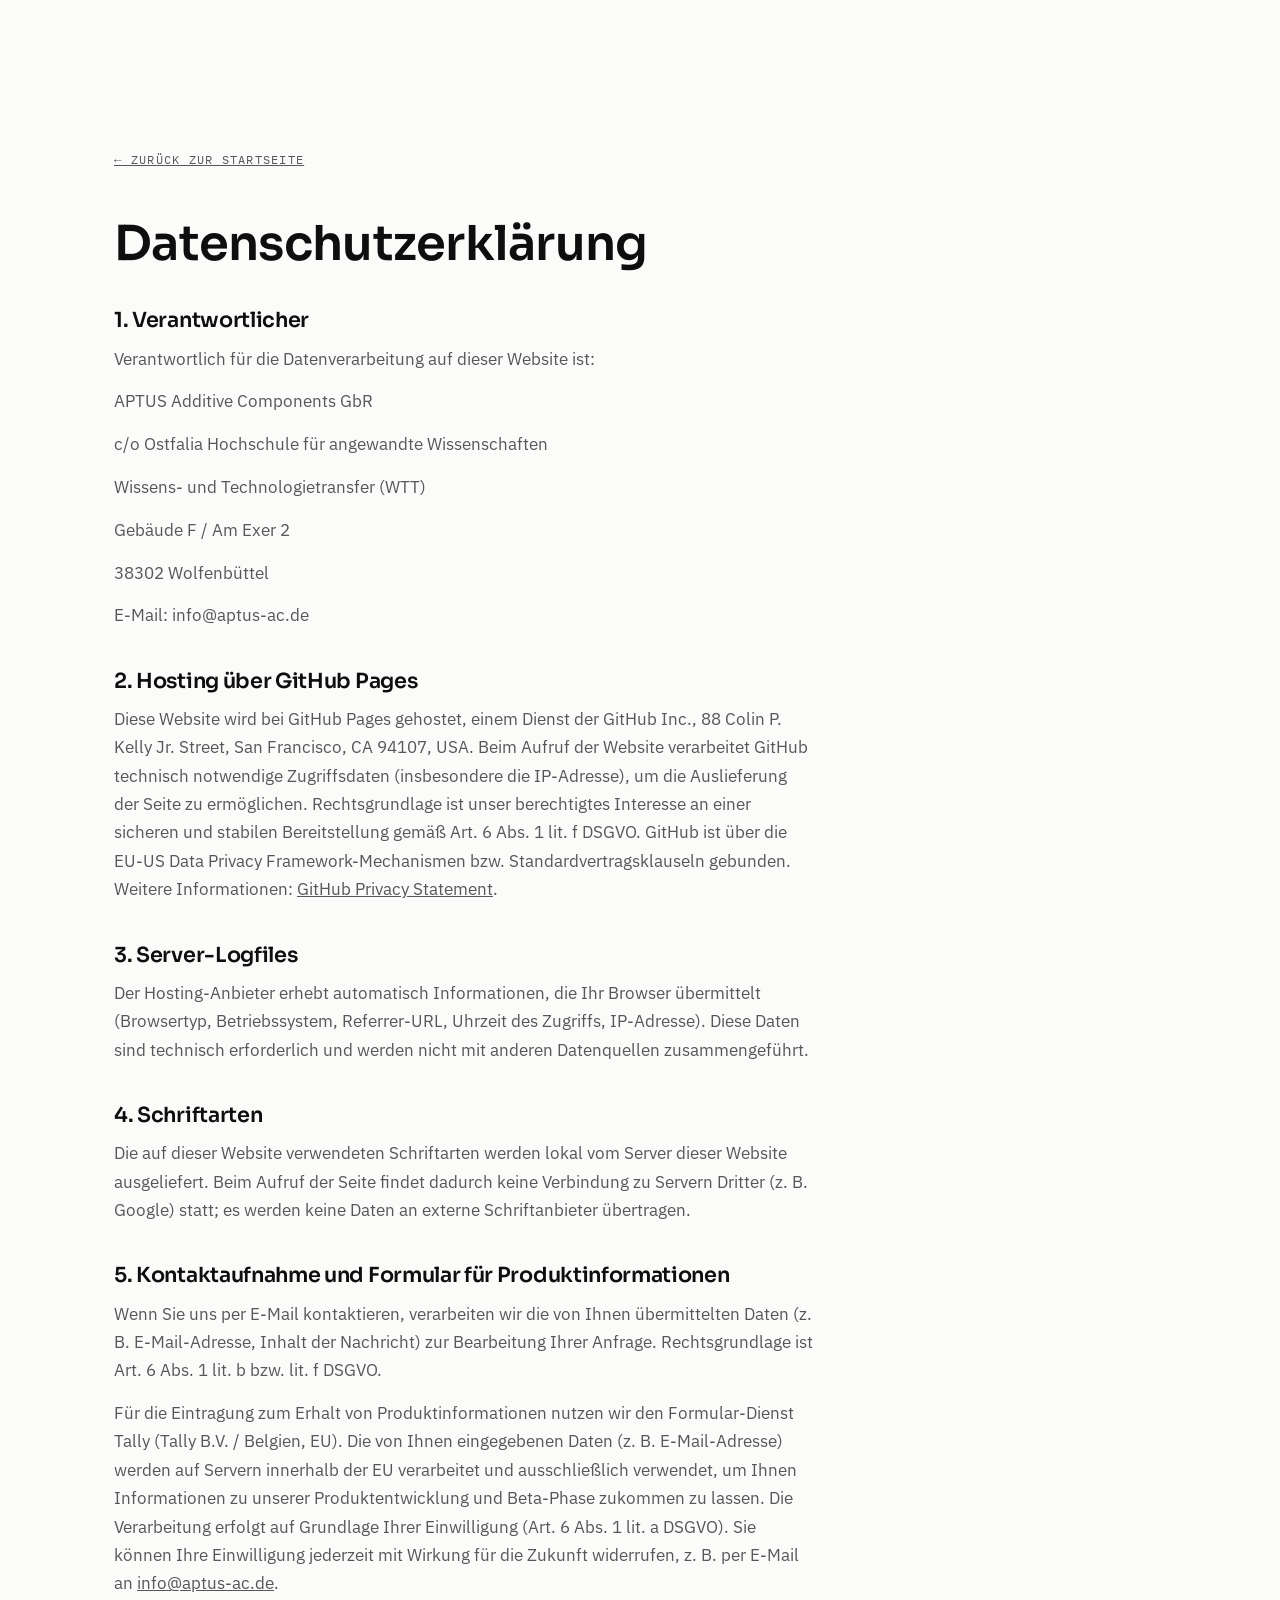
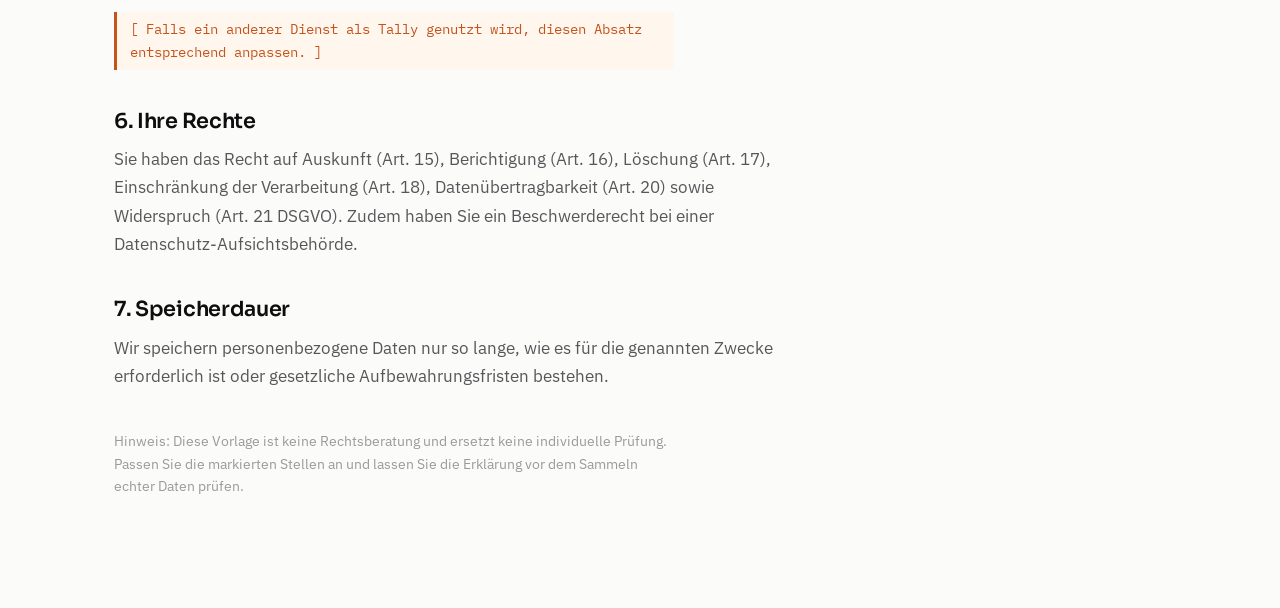
==== datenschutz.html @ 2c12d7c1 "Add files via upload" ====
<!DOCTYPE html>
<html lang="de">
<head>
  <meta charset="UTF-8" />
  <meta name="viewport" content="width=device-width, initial-scale=1" />
  <title>Datenschutzerklärung · APTUS Additive Components</title>
  <meta name="robots" content="noindex" />
  <link rel="icon" href="images/logo.png" />
  <link rel="stylesheet" href="css/fonts.css" />

  <link rel="stylesheet" href="css/style.css" />
</head>
<body>
  <main class="wrap legal">
    <a href="index.html" class="back-link">&larr; Zurück zur Startseite</a>
    <h1>Datenschutzerklärung</h1>

    <h2>1. Verantwortlicher</h2>
    <p>Verantwortlich für die Datenverarbeitung auf dieser Website ist:</p>
    <p>APTUS Additive Components GbR</p>
    <p>c/o Ostfalia Hochschule für angewandte Wissenschaften</p>
    <p>Wissens- und Technologietransfer (WTT)</p>
    <p>Gebäude F / Am Exer 2</p>
    <p>38302 Wolfenbüttel</p>
    <p>E-Mail: info@aptus-ac.de</p>

    <h2>2. Hosting über GitHub Pages</h2>
    <p>Diese Website wird bei GitHub Pages gehostet, einem Dienst der GitHub Inc., 88 Colin P. Kelly Jr. Street, San Francisco, CA 94107, USA. Beim Aufruf der Website verarbeitet GitHub technisch notwendige Zugriffsdaten (insbesondere die IP-Adresse), um die Auslieferung der Seite zu ermöglichen. Rechtsgrundlage ist unser berechtigtes Interesse an einer sicheren und stabilen Bereitstellung gemäß Art. 6 Abs. 1 lit. f DSGVO. GitHub ist über die EU-US Data Privacy Framework-Mechanismen bzw. Standardvertragsklauseln gebunden. Weitere Informationen: <a href="https://docs.github.com/en/site-policy/privacy-policies/github-privacy-statement" target="_blank" rel="noopener">GitHub Privacy Statement</a>.</p>

    <h2>3. Server-Logfiles</h2>
    <p>Der Hosting-Anbieter erhebt automatisch Informationen, die Ihr Browser übermittelt (Browsertyp, Betriebssystem, Referrer-URL, Uhrzeit des Zugriffs, IP-Adresse). Diese Daten sind technisch erforderlich und werden nicht mit anderen Datenquellen zusammengeführt.</p>

    <h2>4. Schriftarten</h2>
    <p>Die auf dieser Website verwendeten Schriftarten werden lokal vom
    Server dieser Website ausgeliefert. Beim Aufruf der Seite findet dadurch
    keine Verbindung zu Servern Dritter (z. B. Google) statt; es werden keine
    Daten an externe Schriftanbieter übertragen.</p>

    <h2>5. Kontaktaufnahme und Formular für Produktinformationen</h2>
    <p>Wenn Sie uns per E-Mail kontaktieren, verarbeiten wir die von Ihnen übermittelten Daten (z. B. E-Mail-Adresse, Inhalt der Nachricht) zur Bearbeitung Ihrer Anfrage. Rechtsgrundlage ist Art. 6 Abs. 1 lit. b bzw. lit. f DSGVO.</p>
    <p>Für die Eintragung zum Erhalt von Produktinformationen nutzen wir den Formular-Dienst Tally (Tally B.V. / Belgien, EU). Die von Ihnen eingegebenen Daten (z. B. E-Mail-Adresse) werden auf Servern innerhalb der EU verarbeitet und ausschließlich verwendet, um Ihnen Informationen zu unserer Produktentwicklung und Beta-Phase zukommen zu lassen. Die Verarbeitung erfolgt auf Grundlage Ihrer Einwilligung (Art. 6 Abs. 1 lit. a DSGVO). Sie können Ihre Einwilligung jederzeit mit Wirkung für die Zukunft widerrufen, z. B. per E-Mail an <a href="mailto:info@aptus-ac.de">info@aptus-ac.de</a>.</p>
    <p class="placeholder">[ Falls ein anderer Dienst als Tally genutzt wird, diesen Absatz entsprechend anpassen. ]</p>

    <h2>6. Ihre Rechte</h2>
    <p>Sie haben das Recht auf Auskunft (Art. 15), Berichtigung (Art. 16), Löschung (Art. 17), Einschränkung der Verarbeitung (Art. 18), Datenübertragbarkeit (Art. 20) sowie Widerspruch (Art. 21 DSGVO). Zudem haben Sie ein Beschwerderecht bei einer Datenschutz-Aufsichtsbehörde.</p>

    <h2>7. Speicherdauer</h2>
    <p>Wir speichern personenbezogene Daten nur so lange, wie es für die genannten Zwecke erforderlich ist oder gesetzliche Aufbewahrungsfristen bestehen.</p>

    <p style="margin-top:2.5rem; font-size:.85rem; color:var(--ink-faint);">Hinweis: Diese Vorlage ist keine Rechtsberatung und ersetzt keine individuelle Prüfung. Passen Sie die markierten Stellen an und lassen Sie die Erklärung vor dem Sammeln echter Daten prüfen.</p>
  </main>
</body>
</html>
---- css/fonts.css ----
/* APTUS – lokal eingebundene Schriften (DSGVO-konform) */
@font-face { font-family:"Sora"; font-style:normal; font-weight:500; font-display:swap; src:url("../fonts/sora-500.woff2") format("woff2"); }
@font-face { font-family:"Sora"; font-style:normal; font-weight:600; font-display:swap; src:url("../fonts/sora-600.woff2") format("woff2"); }
@font-face { font-family:"IBM Plex Sans"; font-style:normal; font-weight:300; font-display:swap; src:url("../fonts/ibm-plex-sans-300.woff2") format("woff2"); }
@font-face { font-family:"IBM Plex Sans"; font-style:normal; font-weight:400; font-display:swap; src:url("../fonts/ibm-plex-sans-400.woff2") format("woff2"); }
@font-face { font-family:"IBM Plex Mono"; font-style:normal; font-weight:400; font-display:swap; src:url("../fonts/ibm-plex-mono-400.woff2") format("woff2"); }
---- css/style.css ----
/* ============================================================
   APTUS – Additive Components
   Stylesheet · minimalistisch / technisch / Schwarz-Weiß
   ============================================================ */

/* ---- 1. Design-Tokens ---------------------------------- */
:root {
  --ink:        #0e0e0f;
  --ink-soft:   #57575b;
  --ink-faint:  #9a9a9e;
  --paper:      #fbfbf9;
  --paper-2:    #f1f0ec;
  --line:       rgba(14, 14, 15, .12);
  --line-soft:  rgba(14, 14, 15, .07);
  --accent:     #c4531c;            /* sehr sparsam: Hover / Pfeile      */

  --font-display: "Sora", sans-serif;
  --font-body:    "IBM Plex Sans", sans-serif;
  --font-mono:    "IBM Plex Mono", monospace;

  --maxw: 1180px;
  --pad:  clamp(1.25rem, 5vw, 4rem);

  --ease: cubic-bezier(.22, .61, .36, 1);
}

/* ---- 2. Reset ------------------------------------------ */
*, *::before, *::after { box-sizing: border-box; margin: 0; padding: 0; }
html { scroll-behavior: smooth; -webkit-text-size-adjust: 100%; }
body {
  font-family: var(--font-body);
  background: var(--paper);
  color: var(--ink);
  line-height: 1.65;
  font-size: clamp(1rem, .96rem + .2vw, 1.075rem);
  -webkit-font-smoothing: antialiased;
  overflow-x: hidden;
}
img { display: block; max-width: 100%; height: auto; }
a { color: inherit; text-decoration: none; }
ul { list-style: none; }

/* ---- 3. Hilfsklassen ----------------------------------- */
.wrap { width: 100%; max-width: var(--maxw); margin-inline: auto; padding-inline: var(--pad); }

.eyebrow {
  font-family: var(--font-mono);
  font-size: .72rem;
  letter-spacing: .26em;
  text-transform: uppercase;
  color: var(--ink-soft);
  display: inline-flex;
  align-items: center;
  gap: .6rem;
}
.eyebrow::before {
  content: "";
  width: 26px; height: 1px;
  background: var(--ink);
  display: inline-block;
}

h1, h2, h3 { font-family: var(--font-display); font-weight: 600; line-height: 1.08; letter-spacing: -.015em; }

.section { padding-block: clamp(4.5rem, 10vw, 8.5rem); position: relative; }
.section--alt { background: var(--paper-2); }

/* Sanfte Einblend-Animation beim Scrollen */
.reveal { opacity: 0; transform: translateY(26px); transition: opacity .9s var(--ease), transform .9s var(--ease); }
.reveal.is-visible { opacity: 1; transform: none; }

/* ---- 4. Kopfzeile / Navigation ------------------------- */
.site-header {
  position: fixed; inset: 0 0 auto 0; z-index: 50;
  display: flex; align-items: center; justify-content: space-between;
  padding: 1.1rem var(--pad);
  background: rgba(251, 251, 249, 0);
  transition: background .4s var(--ease), box-shadow .4s var(--ease), padding .4s var(--ease);
}
.site-header.is-stuck {
  background: rgba(251, 251, 249, .82);
  backdrop-filter: saturate(140%) blur(12px);
  box-shadow: 0 1px 0 var(--line);
  padding-block: .8rem;
}
.site-header .logo {
  display: inline-flex;
  align-items: center;
  gap: .75rem;
}
.site-header .logo img { height: 65px; width: auto; }

.nav { display: flex; align-items: center; gap: clamp(1.2rem, 3vw, 2.6rem); }
.nav a {
  font-family: var(--font-mono);
  font-size: .78rem;
  letter-spacing: .12em;
  text-transform: uppercase;
  color: var(--ink-soft);
  position: relative;
  transition: color .25s var(--ease);
}
.nav a::after {
  content: ""; position: absolute; left: 0; bottom: -6px;
  width: 0; height: 1px; background: var(--ink);
  transition: width .3s var(--ease);
}
.nav a:hover { color: var(--ink); }
.nav a:hover::after { width: 100%; }

.nav-toggle { display: none; background: none; border: 0; cursor: pointer; padding: .4rem; }
.nav-toggle span { display: block; width: 24px; height: 2px; background: var(--ink); margin: 5px 0; transition: transform .3s var(--ease), opacity .3s var(--ease); }

/* ---- 5. Hero ------------------------------------------- */
.hero {
  min-height: 100svh;
  display: flex; align-items: center;
  position: relative; overflow: hidden;
  padding-top: 6rem;
}
.hero-bg { position: absolute; inset: 0; z-index: 0; opacity: .9; }
.hero-bg svg { width: 100%; height: 100%; }
.hero-bg path { fill: none; stroke: var(--ink); stroke-width: 1; opacity: .14; }

.hero .wrap { position: relative; z-index: 2; }
.hero-inner { max-width: 880px; }
.hero h1 {
  font-size: clamp(2.4rem, 1.2rem + 5.4vw, 5.4rem);
  margin: 1.4rem 0 1.2rem;
}
.hero h1 em { font-style: italic; font-weight: 500; }
.hero .lede {
  font-size: clamp(1.05rem, 1rem + .5vw, 1.4rem);
  color: var(--ink-soft);
  max-width: 46ch;
  font-weight: 300;
}
.hero .spec {
  font-family: var(--font-mono);
  font-size: .8rem; letter-spacing: .1em;
  color: var(--ink); margin-top: 2.4rem;
  display: flex; flex-wrap: wrap; gap: .6rem 1.4rem;
}
.hero .spec span { display: inline-flex; align-items: center; gap: .5rem; }
.hero .spec span::before { content: "—"; color: var(--ink-faint); }

.btn {
  display: inline-flex; align-items: center; gap: .7rem;
  margin-top: 2.6rem;
  font-family: var(--font-mono); font-size: .82rem;
  letter-spacing: .12em; text-transform: uppercase;
  padding: .95rem 1.6rem;
  border: 1px solid var(--ink);
  background: var(--ink); color: var(--paper);
  transition: background .3s var(--ease), color .3s var(--ease), gap .3s var(--ease);
}
.btn:hover { background: transparent; color: var(--ink); gap: 1.1rem; }
.btn .arr { transition: transform .3s var(--ease); }
.btn:hover .arr { transform: translateX(4px); }

.scroll-cue {
  position: absolute; left: 50%; bottom: 2rem; transform: translateX(-50%);
  z-index: 2; font-family: var(--font-mono); font-size: .68rem;
  letter-spacing: .2em; text-transform: uppercase; color: var(--ink-faint);
  display: flex; flex-direction: column; align-items: center; gap: .6rem;
}
.scroll-cue .dot { width: 1px; height: 38px; background: linear-gradient(var(--ink-faint), transparent); animation: cue 2.4s var(--ease) infinite; }
@keyframes cue { 0%,100% { transform: scaleY(.4); opacity: .4; transform-origin: top; } 50% { transform: scaleY(1); opacity: 1; transform-origin: top; } }

/* ---- 6. Sektionskopf ----------------------------------- */
.sec-head { max-width: 720px; margin-bottom: clamp(2.5rem, 5vw, 4rem); }
.sec-head h2 { font-size: clamp(1.9rem, 1.2rem + 2.6vw, 3.2rem); margin: 1rem 0 1.1rem; }
.sec-head p { color: var(--ink-soft); font-size: 1.1rem; font-weight: 300; }

/* ---- 7. Vision / Produkt ------------------------------- */
.vision-grid {
  display: grid; grid-template-columns: 1.1fr .9fr;
  gap: clamp(2rem, 5vw, 4.5rem); align-items: center;
}
.vision-claim {
  font-family: var(--font-display); font-weight: 500;
  font-size: clamp(1.5rem, 1.1rem + 1.8vw, 2.4rem);
  line-height: 1.25; letter-spacing: -.01em; margin-bottom: 1.6rem;
}
.vision-claim .arrow { color: var(--accent); font-style: normal; }
.vision-text p + p { margin-top: 1.1rem; color: var(--ink-soft); }

.vision-media { position: relative; }
.vision-media img { width: 100%; filter: grayscale(1) contrast(1.02); border: 1px solid var(--line); }
.vision-media figcaption {
  font-family: var(--font-mono); font-size: .7rem; letter-spacing: .12em;
  text-transform: uppercase; color: var(--ink-faint); margin-top: .8rem;
}

.features { display: grid; grid-template-columns: repeat(3, 1fr); gap: 0; margin-top: clamp(3rem, 6vw, 5rem); border-top: 1px solid var(--line); }
.feature { padding: 2rem 1.6rem 0; border-left: 1px solid var(--line); }
.feature:first-child { border-left: 0; padding-left: 0; }
.feature .num { font-family: var(--font-mono); font-size: .72rem; letter-spacing: .2em; color: var(--ink-faint); }
.feature h3 { font-size: 1.2rem; margin: .8rem 0 .5rem; }
.feature p { color: var(--ink-soft); font-size: .96rem; }

/* ---- 8. Team ------------------------------------------- */
.team-grid { display: grid; grid-template-columns: repeat(4, 1fr); gap: clamp(1.2rem, 2.5vw, 2rem); }
.member figure { overflow: hidden; }
.member img {
  width: 100%; aspect-ratio: 1; object-fit: cover;
  filter: grayscale(1) contrast(1.03);
  transition: filter .5s var(--ease), transform .6s var(--ease);
}
.member:hover img { filter: grayscale(0); transform: scale(1.03); }
.member .name { font-family: var(--font-display); font-weight: 600; margin-top: 1rem; font-size: 1.05rem; }
.member .role { font-family: var(--font-mono); font-size: .72rem; letter-spacing: .12em; text-transform: uppercase; color: var(--ink-faint); margin-top: .2rem; }

.advisor { margin-top: clamp(2.5rem, 5vw, 4rem); padding-top: clamp(2.5rem, 5vw, 4rem); border-top: 1px solid var(--line); display: flex; align-items: center; gap: clamp(1.5rem, 4vw, 3rem); flex-wrap: wrap; }
.advisor img { width: 120px; height: 120px; object-fit: cover; border-radius: 50%; filter: grayscale(1); }
.advisor .name { font-family: var(--font-display); font-weight: 600; font-size: 1.15rem; }
.advisor .role { font-family: var(--font-mono); font-size: .72rem; letter-spacing: .12em; text-transform: uppercase; color: var(--ink-faint); margin-top: .2rem; }

/* ---- 9. Kontakt / Formular ----------------------------- */
.contact-grid { display: grid; grid-template-columns: .85fr 1.15fr; gap: clamp(2rem, 5vw, 4.5rem); align-items: start; }
.contact-info p { color: var(--ink-soft); font-weight: 300; margin-bottom: 1.8rem; }
.contact-mail { font-family: var(--font-mono); font-size: 1.05rem; display: inline-flex; align-items: center; gap: .6rem; padding-bottom: 4px; border-bottom: 1px solid var(--ink); transition: color .25s var(--ease), border-color .25s var(--ease); }
.contact-mail:hover { color: var(--accent); border-color: var(--accent); }

.form-card { border: 1px solid var(--line); background: var(--paper); padding: clamp(1.5rem, 4vw, 2.5rem); }
.form-card .form-label { font-family: var(--font-mono); font-size: .72rem; letter-spacing: .18em; text-transform: uppercase; color: var(--ink-soft); margin-bottom: 1rem; }
/* Platzhalter, bis das Tally-Formular eingebettet ist */
.form-placeholder {
  border: 1px dashed var(--line); padding: 2.5rem 1.5rem; text-align: center;
  color: var(--ink-faint); font-family: var(--font-mono); font-size: .85rem; line-height: 1.8;
  background: repeating-linear-gradient(135deg, transparent, transparent 9px, var(--line-soft) 9px, var(--line-soft) 10px);
}
.form-iframe-wrap iframe { width: 100%; border: 0; }
.consent-note { font-size: .78rem; color: var(--ink-faint); margin-top: 1rem; line-height: 1.6; }
.consent-note a { text-decoration: underline; }

/* ---- 10. Fußzeile -------------------------------------- */
.site-footer { background: var(--ink); color: var(--paper); padding-block: clamp(3rem, 6vw, 5rem) 2rem; }
.footer-fund { background: #fff; border-radius: 6px; padding: 1.5rem 1.8rem; display: inline-block; margin-bottom: 3rem; }
.footer-fund .fund-label { font-family: var(--font-mono); font-size: .7rem; letter-spacing: .16em; text-transform: uppercase; color: var(--ink-soft); margin-bottom: 1rem; }
.footer-fund img { max-height: 140px; width: auto; }
.footer-main { display: flex; justify-content: space-between; align-items: flex-end; gap: 2rem; flex-wrap: wrap; border-top: 1px solid rgba(255,255,255,.14); padding-top: 2.2rem; }
.footer-main .logo img { height: 28px; }
.footer-links { display: flex; gap: 1.8rem; font-family: var(--font-mono); font-size: .76rem; letter-spacing: .08em; text-transform: uppercase; }
.footer-links a { color: rgba(255,255,255,.7); transition: color .25s var(--ease); }
.footer-links a:hover { color: #fff; }
.footer-copy { font-family: var(--font-mono); font-size: .72rem; color: rgba(255,255,255,.45); margin-top: 2rem; letter-spacing: .04em; }

/* ---- 11. Rechtsseiten (Impressum/Datenschutz) ---------- */
.legal { padding-top: 9rem; padding-bottom: 6rem; }
.legal h1 { font-size: clamp(2rem, 1.4rem + 2.4vw, 3rem); margin-bottom: 2.5rem; }
.legal h2 { font-size: 1.3rem; margin: 2.5rem 0 .8rem; }
.legal h3 { font-size: 1.05rem; margin: 1.6rem 0 .5rem; }
.legal p, .legal li { color: var(--ink-soft); max-width: 70ch; margin-bottom: .9rem; }
.legal ul { list-style: disc; padding-left: 1.3rem; }
.legal .placeholder { background: #fff6ed; border-left: 3px solid var(--accent); padding: .4rem .8rem; color: var(--accent); font-family: var(--font-mono); font-size: .85rem; }
.legal a { text-decoration: underline; }
.back-link { font-family: var(--font-mono); font-size: .78rem; letter-spacing: .1em; text-transform: uppercase; display: inline-flex; gap: .5rem; margin-bottom: 3rem; color: var(--ink-soft); }
.back-link:hover { color: var(--ink); }

/* ---- 12. Responsive ------------------------------------ */
@media (max-width: 860px) {
  .vision-grid, .contact-grid { grid-template-columns: 1fr; }
  .vision-media { order: -1; }
  .team-grid { grid-template-columns: repeat(2, 1fr); }
  .features { grid-template-columns: 1fr; }
  .feature { border-left: 0; border-top: 1px solid var(--line); padding: 1.6rem 0 0; }
  .feature:first-child { border-top: 0; }

  .nav {
    position: fixed; inset: 0 0 0 auto; width: min(78vw, 320px);
    background: var(--paper); flex-direction: column; justify-content: center;
    align-items: flex-start; padding: 0 2.5rem; gap: 2rem;
    transform: translateX(100%); transition: transform .4s var(--ease);
    box-shadow: -20px 0 60px rgba(0,0,0,.08);
  }
  .nav.is-open { transform: none; }
  .nav a { font-size: 1rem; }
  .nav-toggle { display: block; z-index: 60; position: relative; }
  body.menu-open .nav-toggle span:nth-child(1) { transform: translateY(7px) rotate(45deg); }
  body.menu-open .nav-toggle span:nth-child(2) { opacity: 0; }
  body.menu-open .nav-toggle span:nth-child(3) { transform: translateY(-7px) rotate(-45deg); }
  .footer-main { align-items: flex-start; }
  .footer-fund img { max-height: 90px; }
}
@media (max-width: 480px) {
  .team-grid { grid-template-columns: 1fr 1fr; }
}

/* ---- 13. Reduzierte Bewegung --------------------------- */
@media (prefers-reduced-motion: reduce) {
  *, *::before, *::after { animation: none !important; transition: none !important; }
  .reveal { opacity: 1; transform: none; }
}
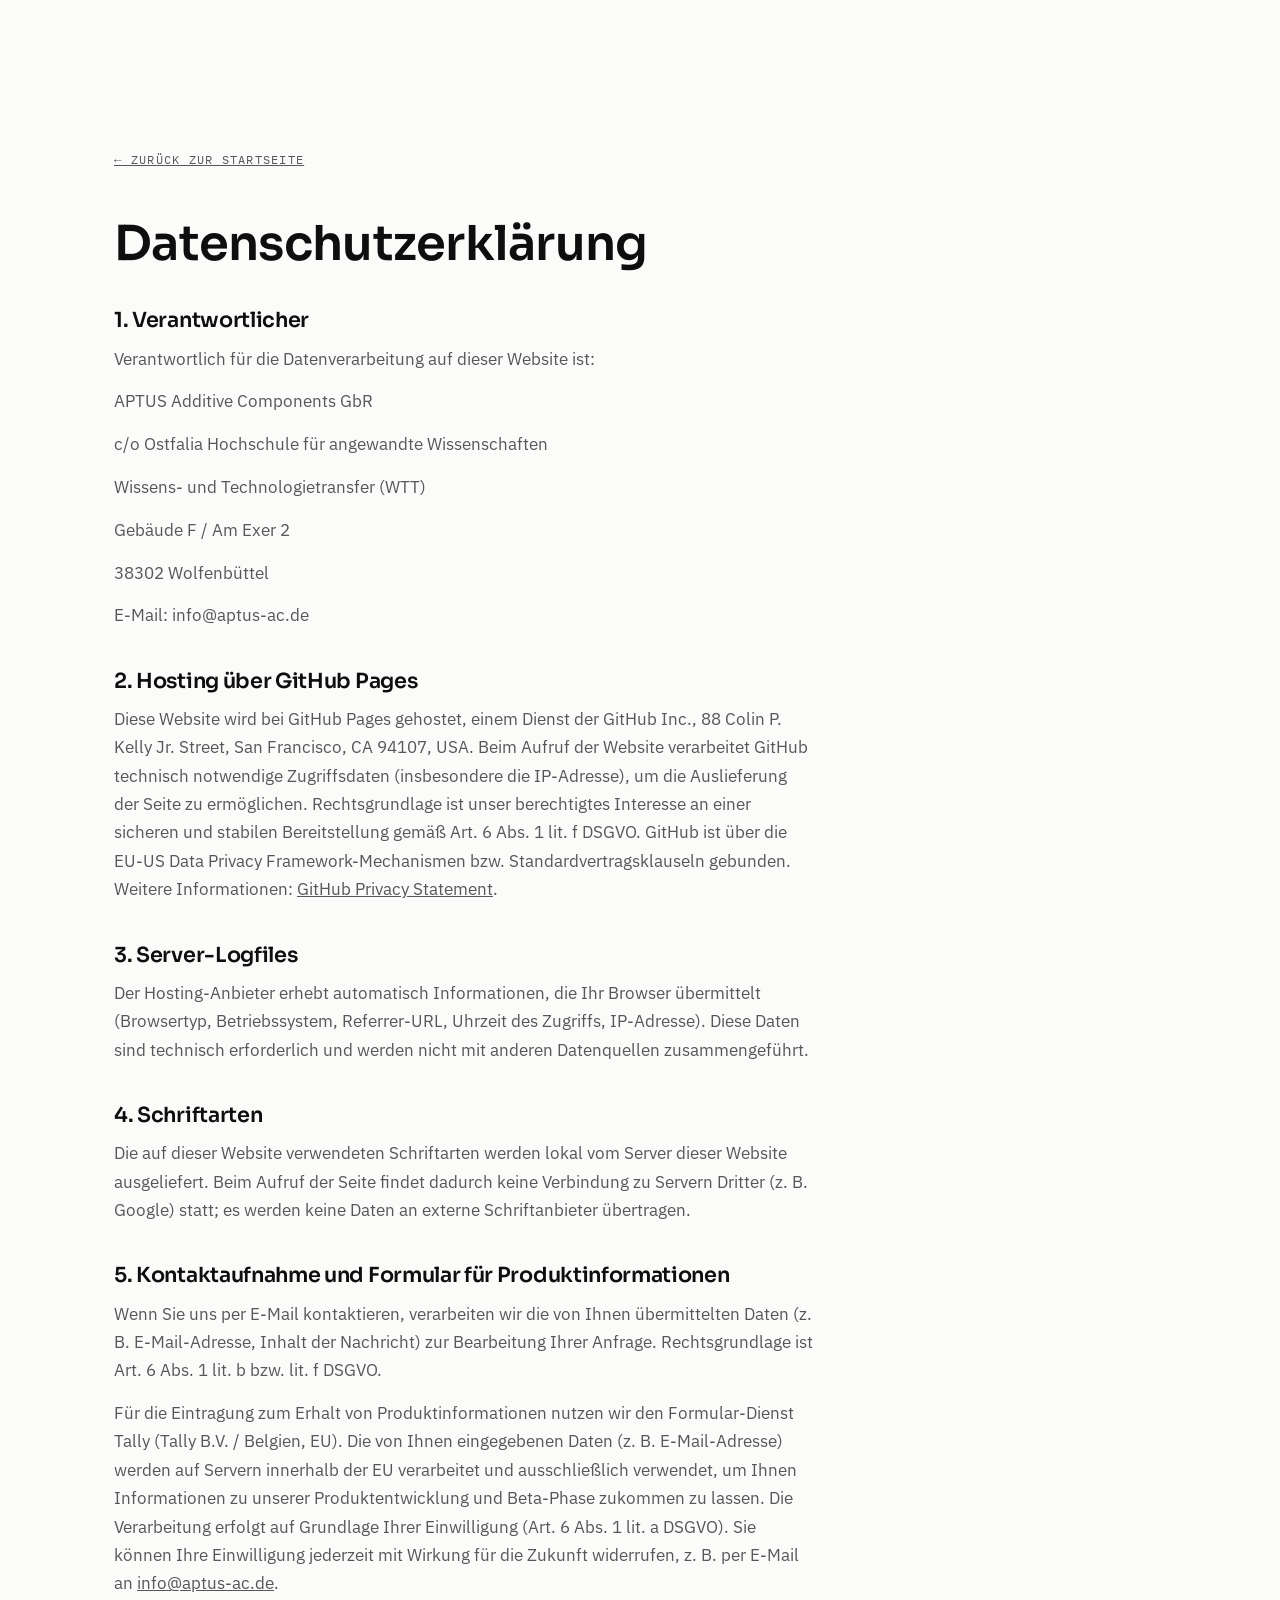
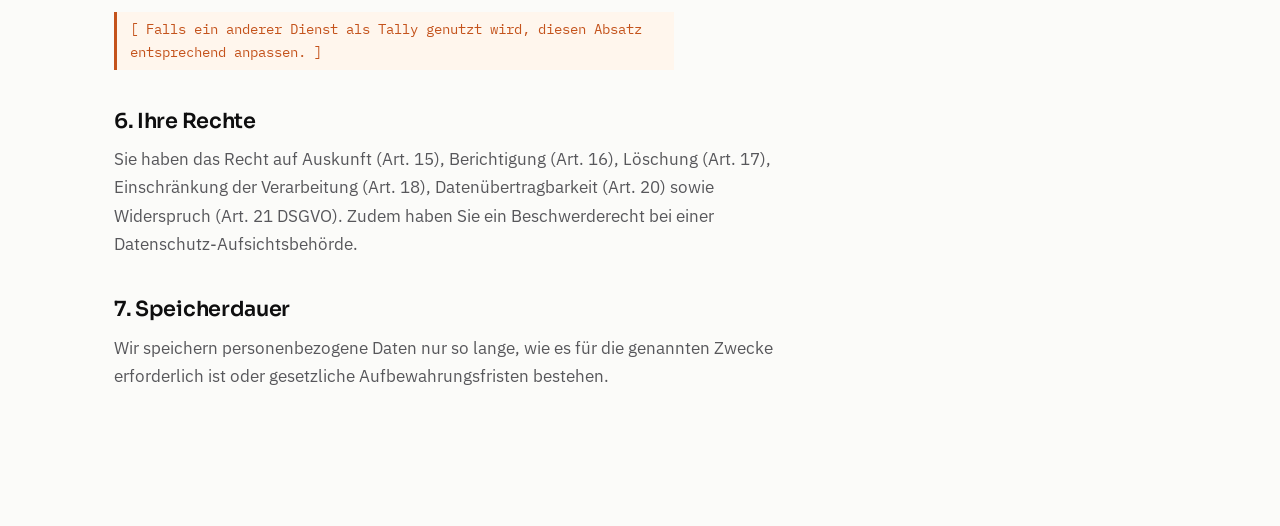
==== commit 9a65ef9f: "Update datenschutz.html" ====
--- a/datenschutz.html
+++ b/datenschutz.html
@@ -47,7 +47,7 @@
     <h2>7. Speicherdauer</h2>
     <p>Wir speichern personenbezogene Daten nur so lange, wie es für die genannten Zwecke erforderlich ist oder gesetzliche Aufbewahrungsfristen bestehen.</p>
 
-    <p style="margin-top:2.5rem; font-size:.85rem; color:var(--ink-faint);">Hinweis: Diese Vorlage ist keine Rechtsberatung und ersetzt keine individuelle Prüfung. Passen Sie die markierten Stellen an und lassen Sie die Erklärung vor dem Sammeln echter Daten prüfen.</p>
+    <p style="margin-top:2.5rem; font-size:.85rem; color:var(--ink-faint);"></p>
   </main>
 </body>
 </html>
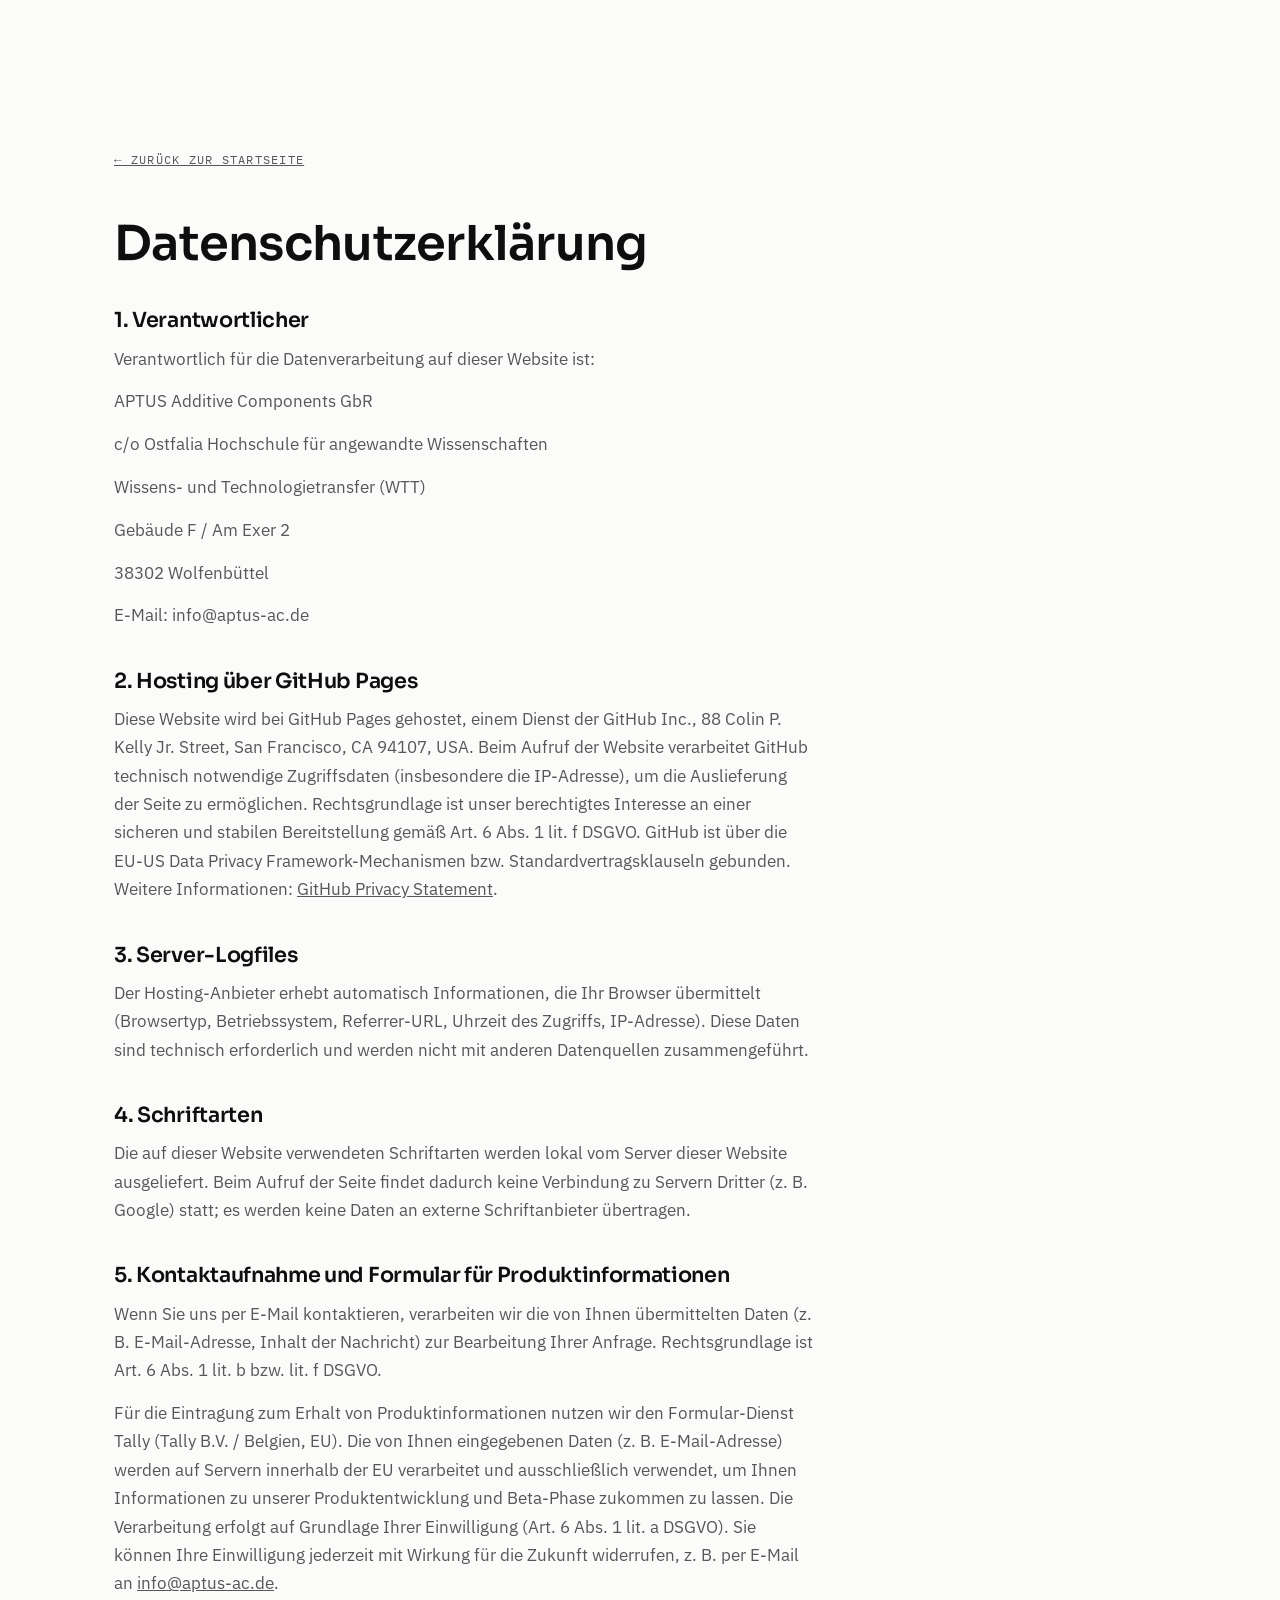
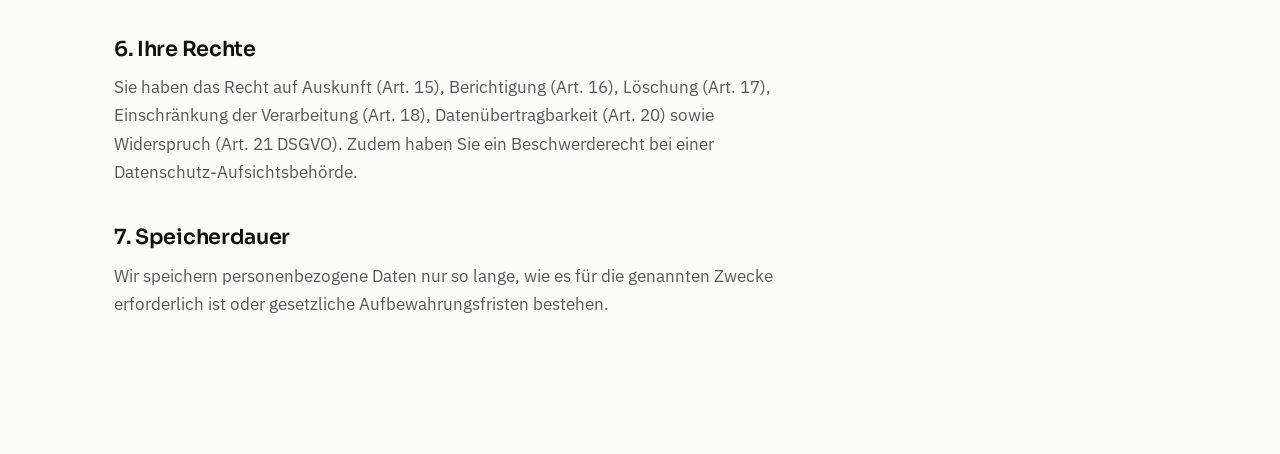
==== commit bc2ec1d7: "Update datenschutz.html" ====
--- a/datenschutz.html
+++ b/datenschutz.html
@@ -39,7 +39,7 @@
     <h2>5. Kontaktaufnahme und Formular für Produktinformationen</h2>
     <p>Wenn Sie uns per E-Mail kontaktieren, verarbeiten wir die von Ihnen übermittelten Daten (z. B. E-Mail-Adresse, Inhalt der Nachricht) zur Bearbeitung Ihrer Anfrage. Rechtsgrundlage ist Art. 6 Abs. 1 lit. b bzw. lit. f DSGVO.</p>
     <p>Für die Eintragung zum Erhalt von Produktinformationen nutzen wir den Formular-Dienst Tally (Tally B.V. / Belgien, EU). Die von Ihnen eingegebenen Daten (z. B. E-Mail-Adresse) werden auf Servern innerhalb der EU verarbeitet und ausschließlich verwendet, um Ihnen Informationen zu unserer Produktentwicklung und Beta-Phase zukommen zu lassen. Die Verarbeitung erfolgt auf Grundlage Ihrer Einwilligung (Art. 6 Abs. 1 lit. a DSGVO). Sie können Ihre Einwilligung jederzeit mit Wirkung für die Zukunft widerrufen, z. B. per E-Mail an <a href="mailto:info@aptus-ac.de">info@aptus-ac.de</a>.</p>
-    <p class="placeholder">[ Falls ein anderer Dienst als Tally genutzt wird, diesen Absatz entsprechend anpassen. ]</p>
+  
 
     <h2>6. Ihre Rechte</h2>
     <p>Sie haben das Recht auf Auskunft (Art. 15), Berichtigung (Art. 16), Löschung (Art. 17), Einschränkung der Verarbeitung (Art. 18), Datenübertragbarkeit (Art. 20) sowie Widerspruch (Art. 21 DSGVO). Zudem haben Sie ein Beschwerderecht bei einer Datenschutz-Aufsichtsbehörde.</p>
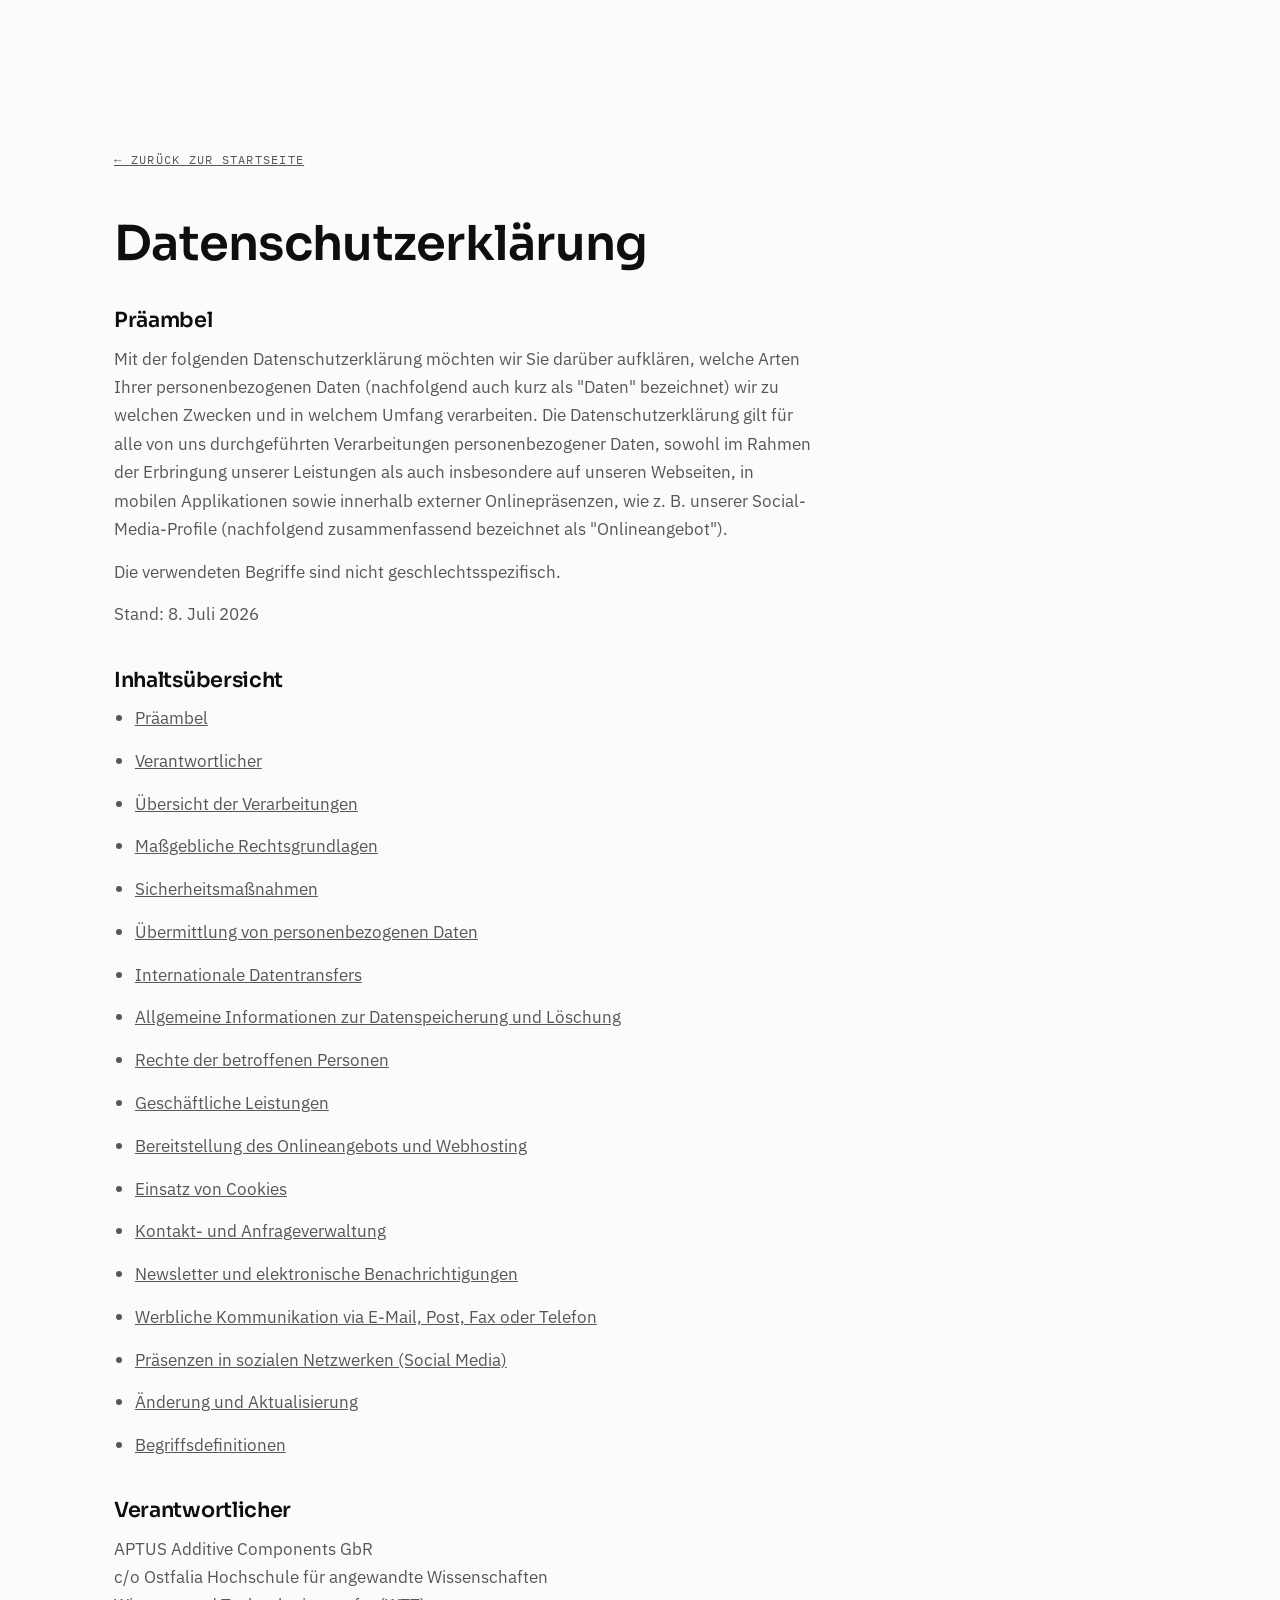
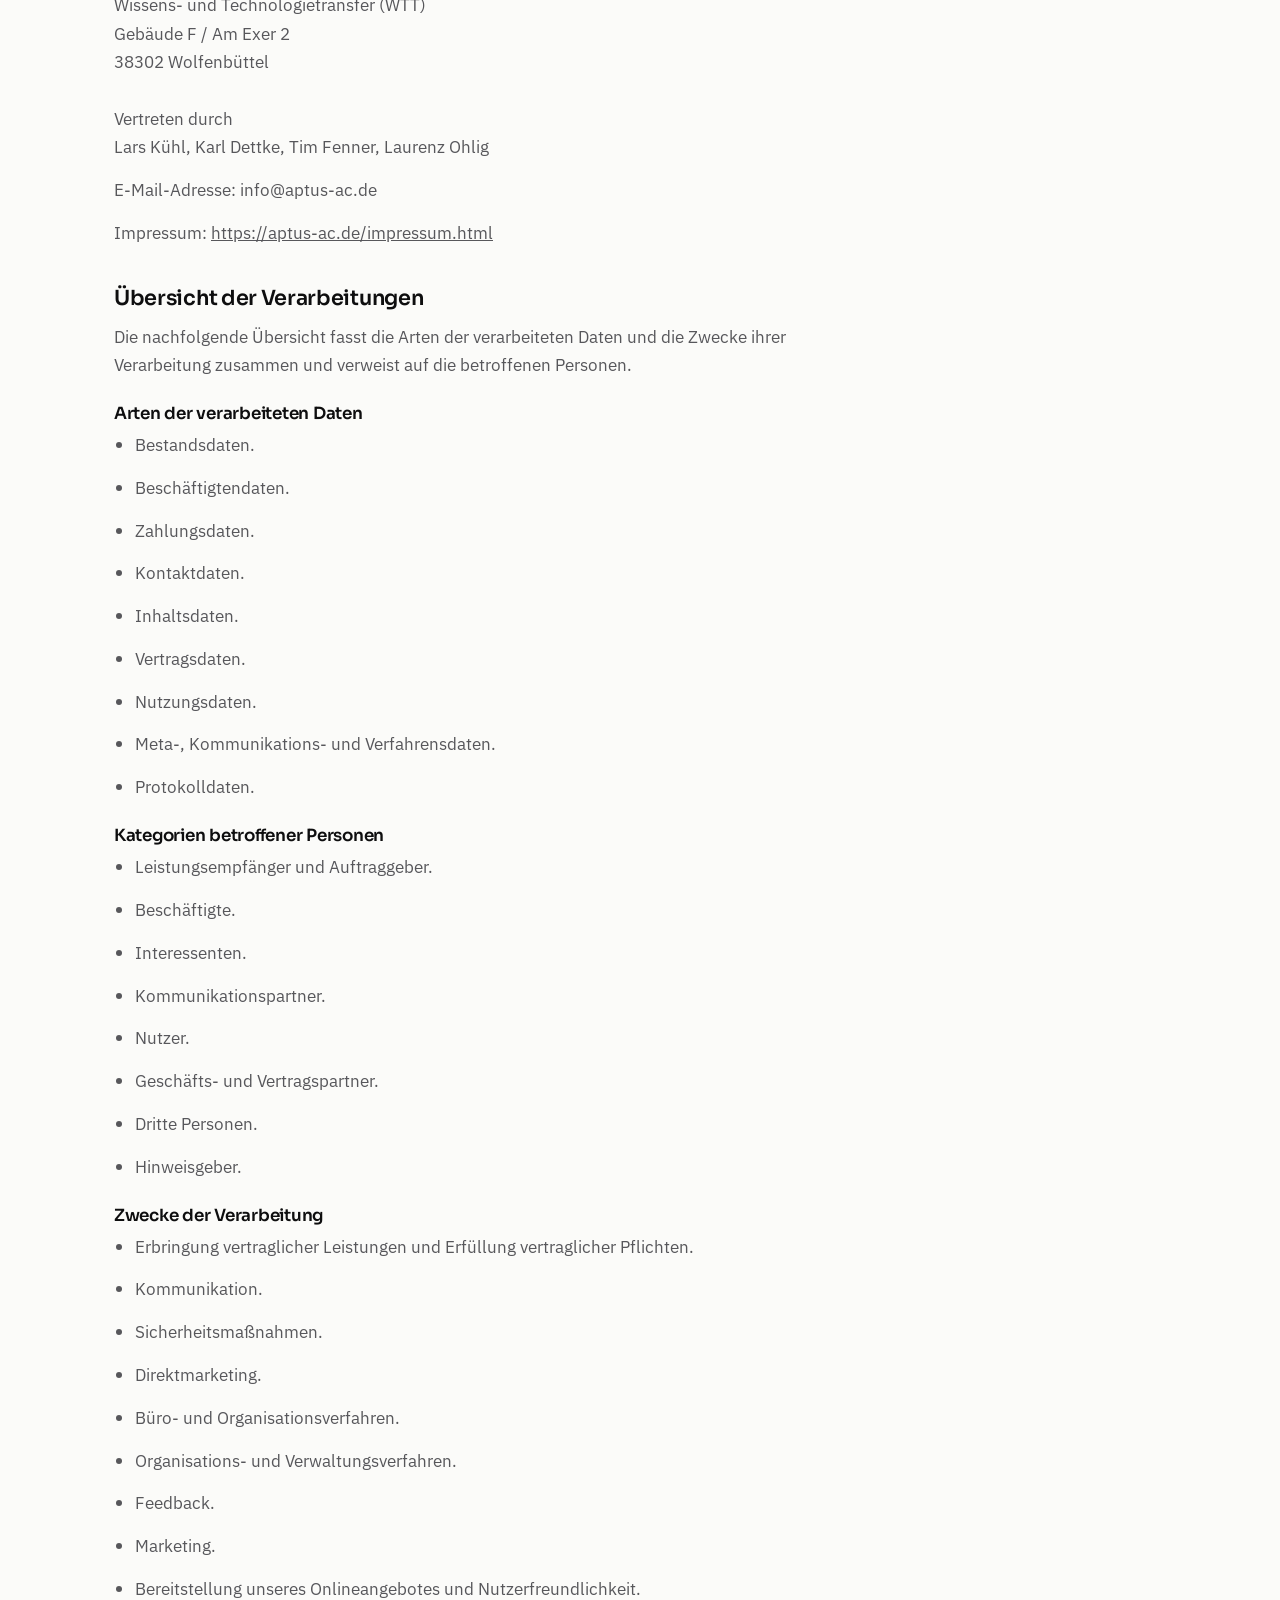
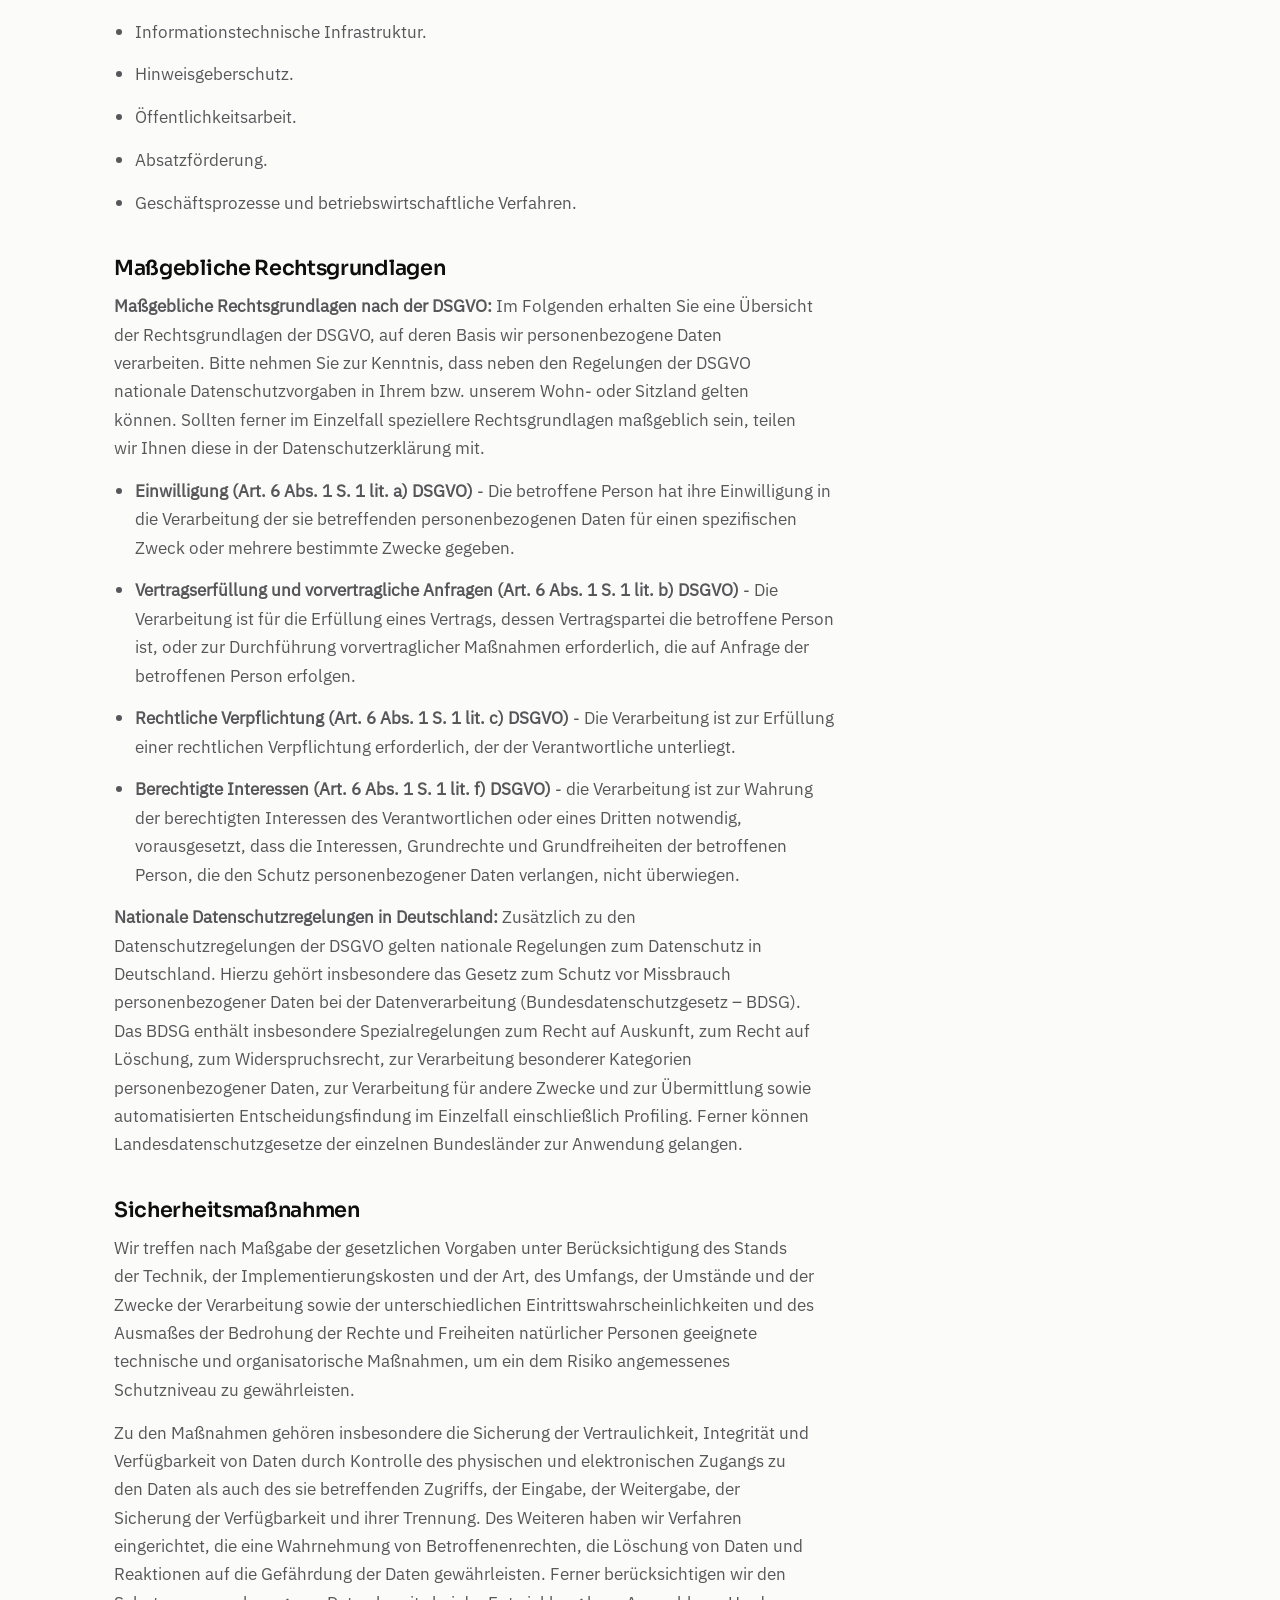
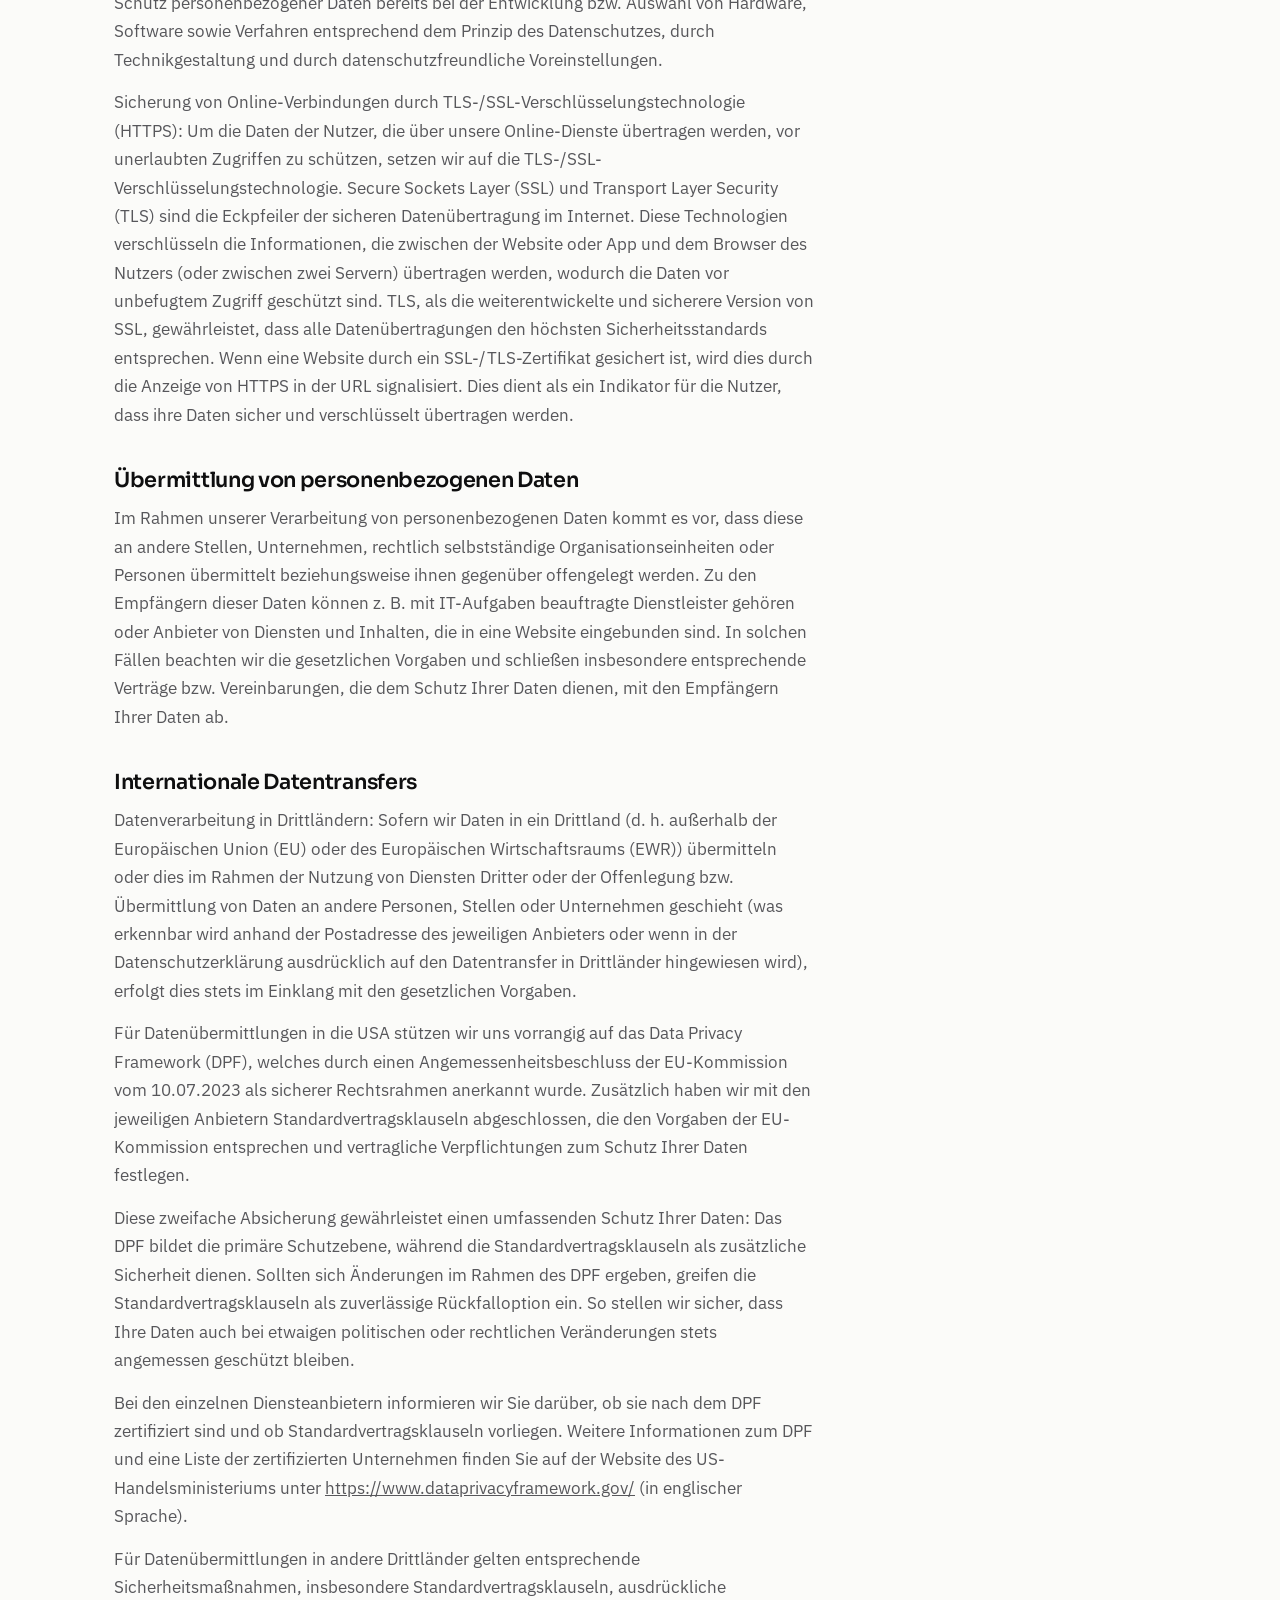
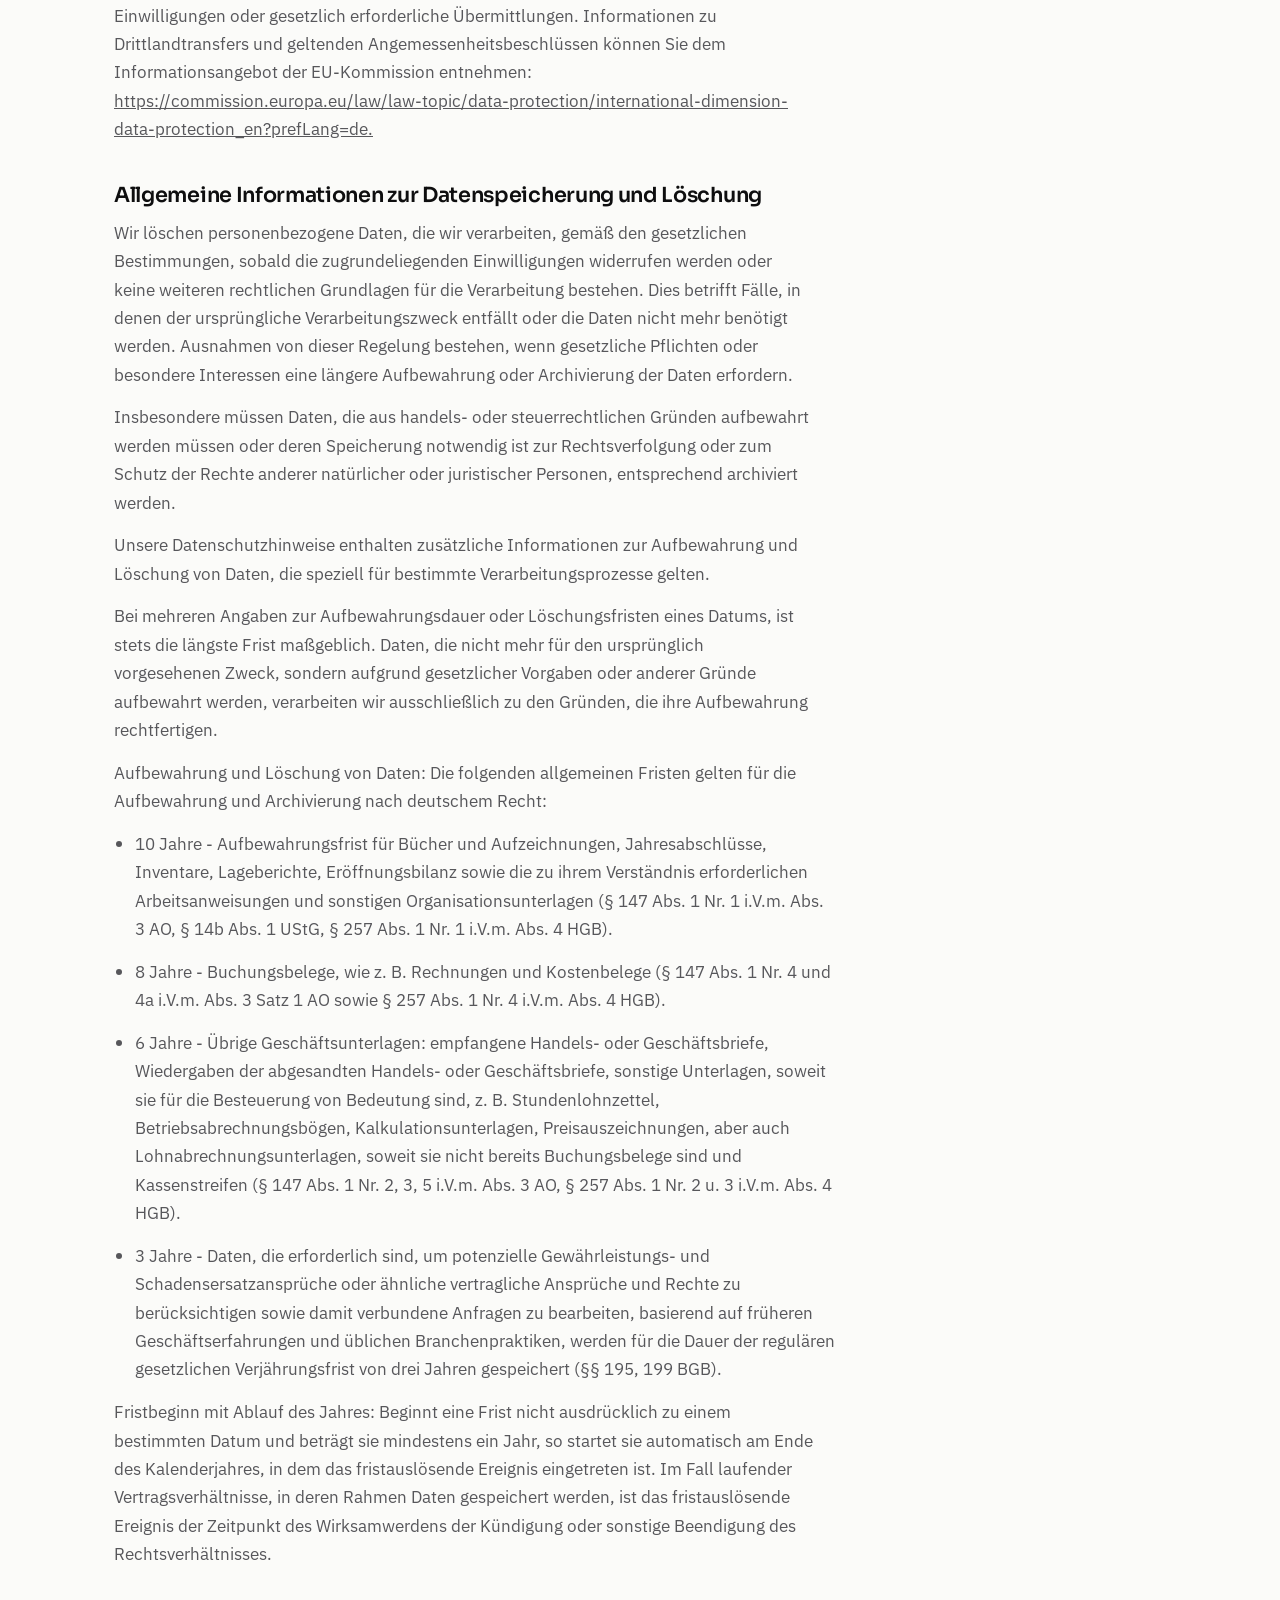
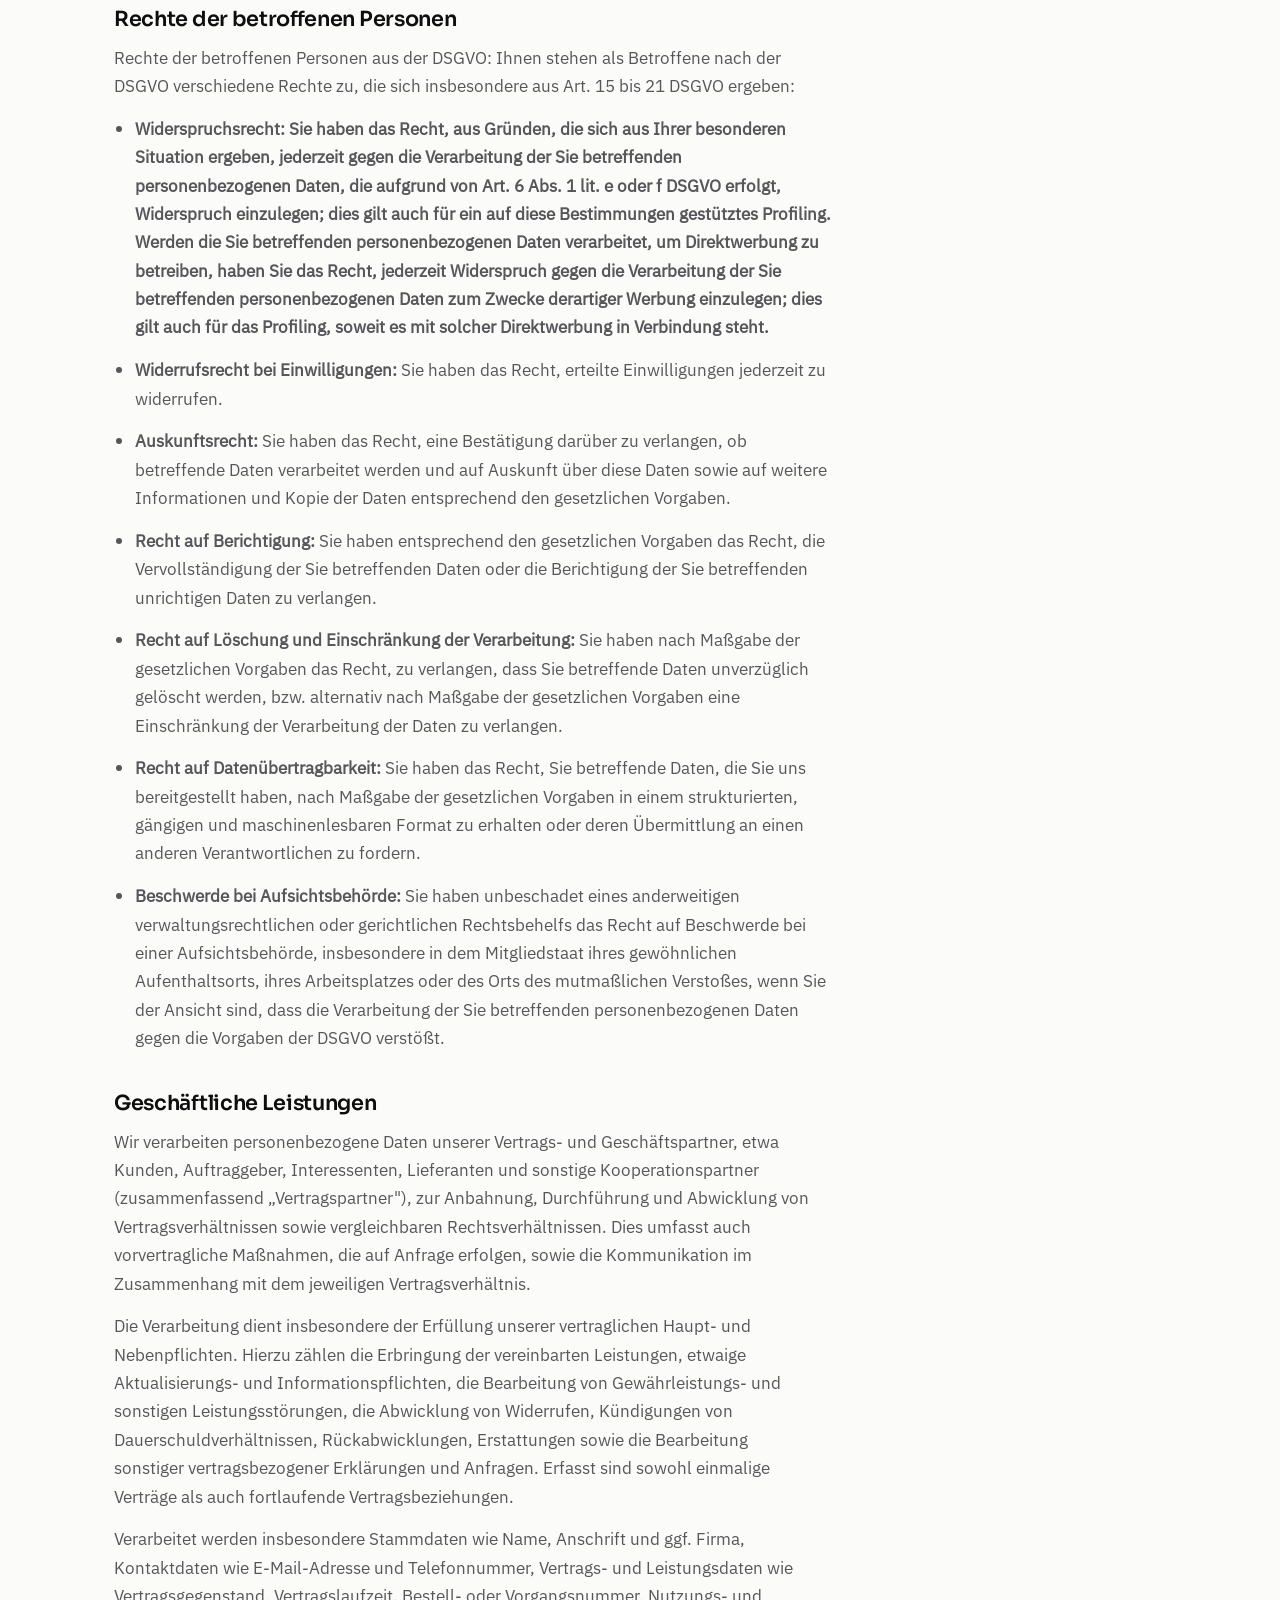
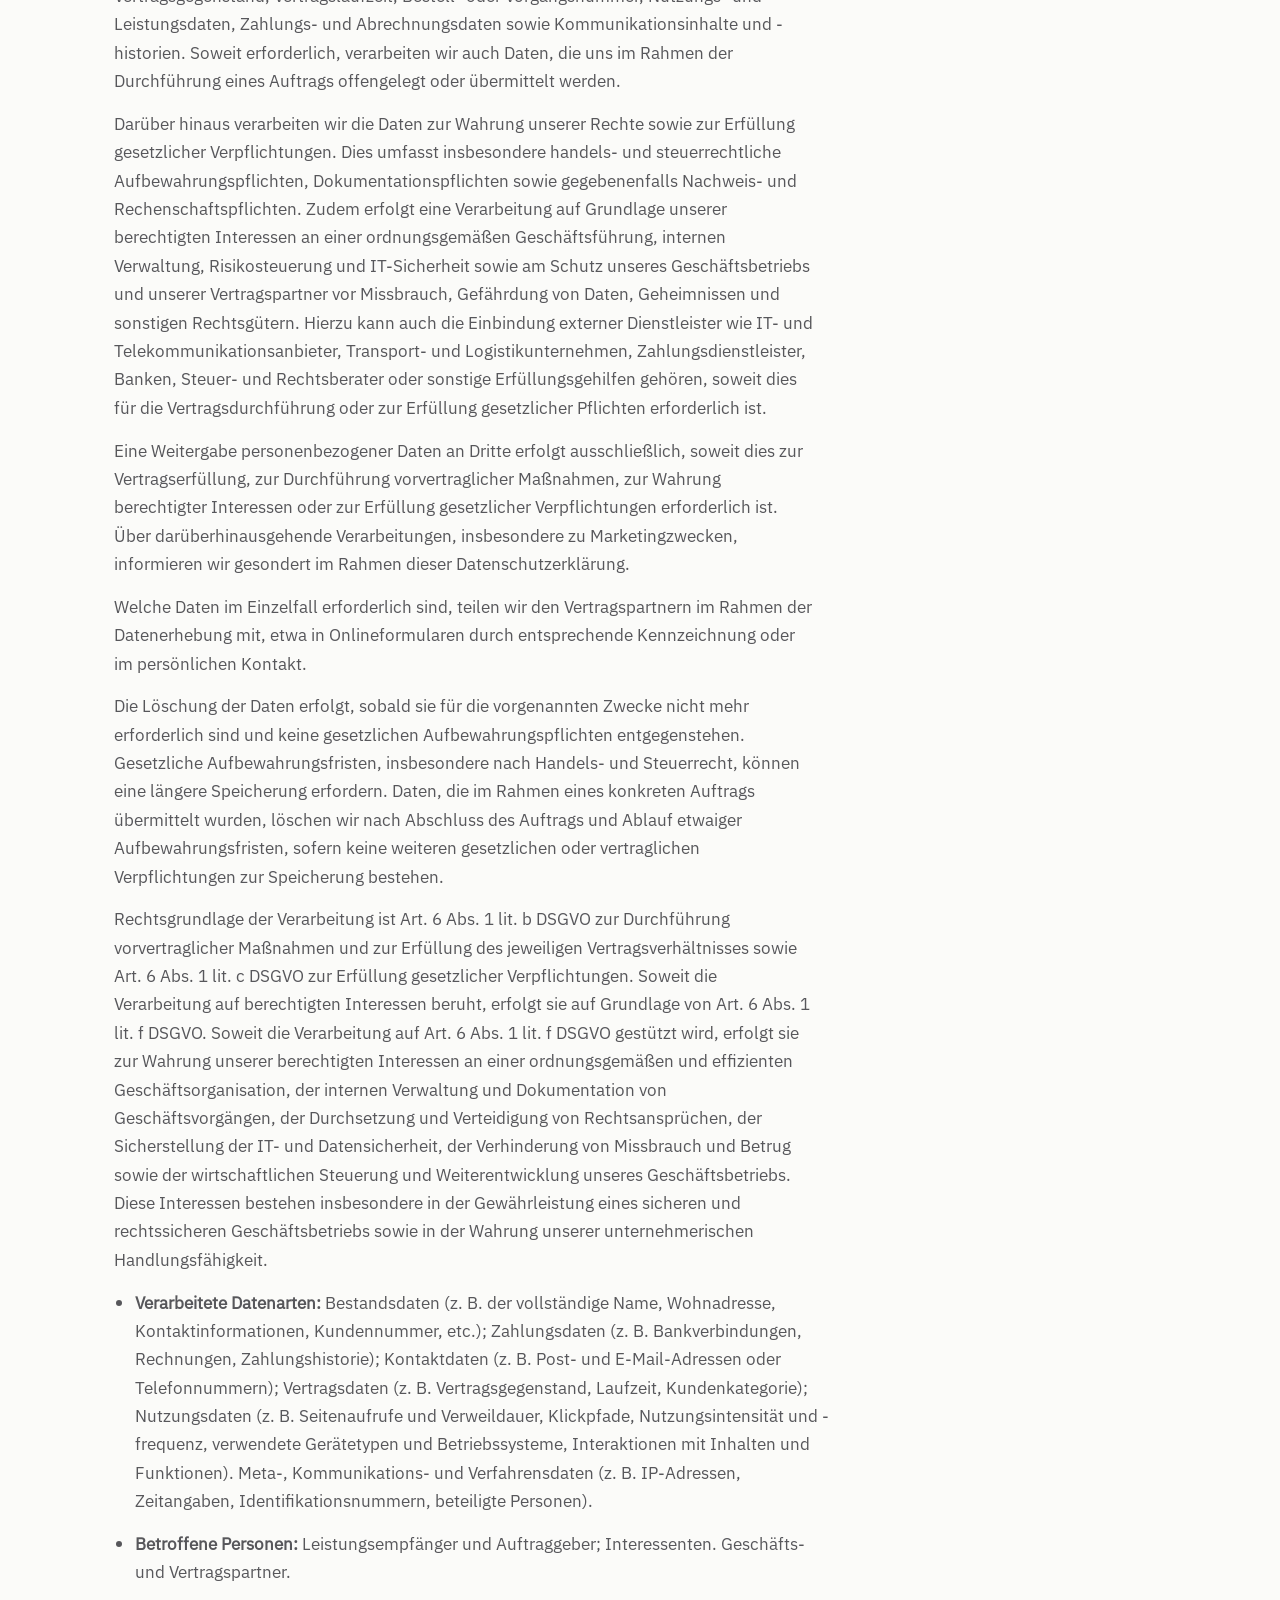
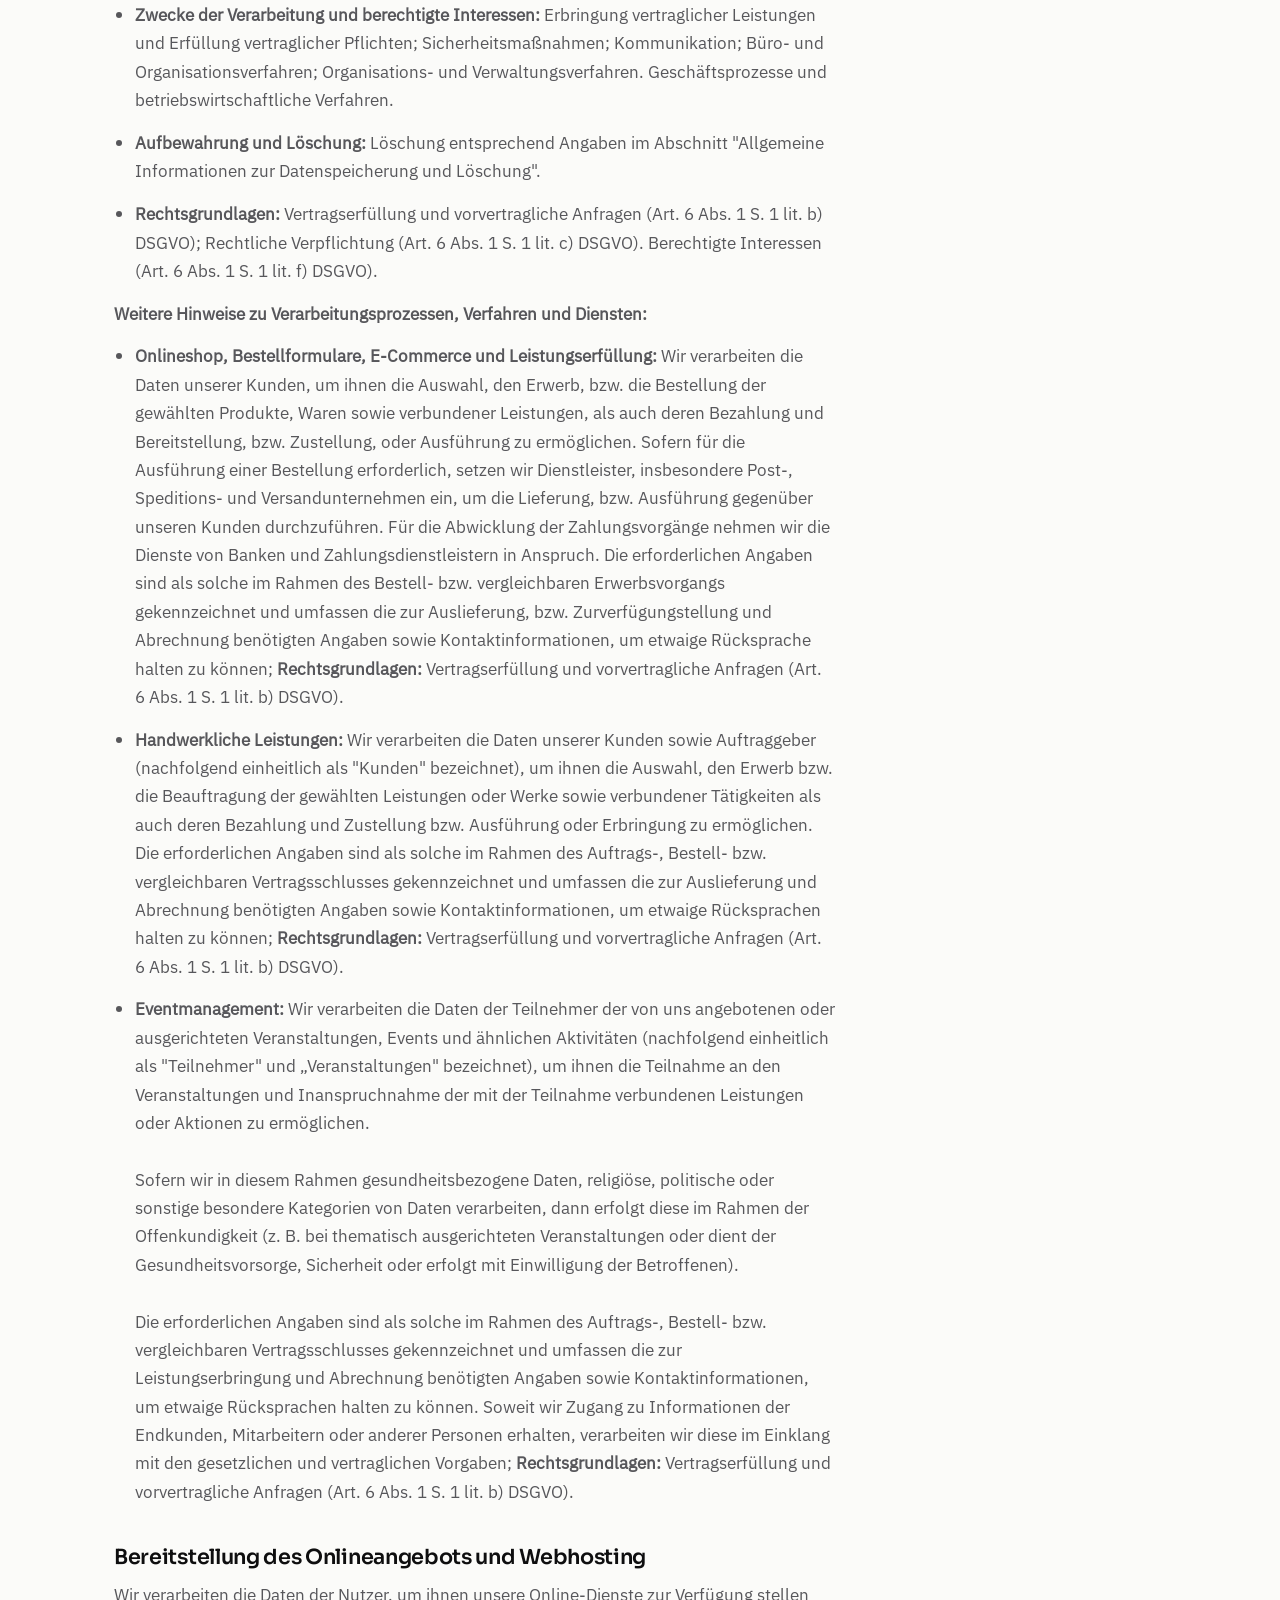
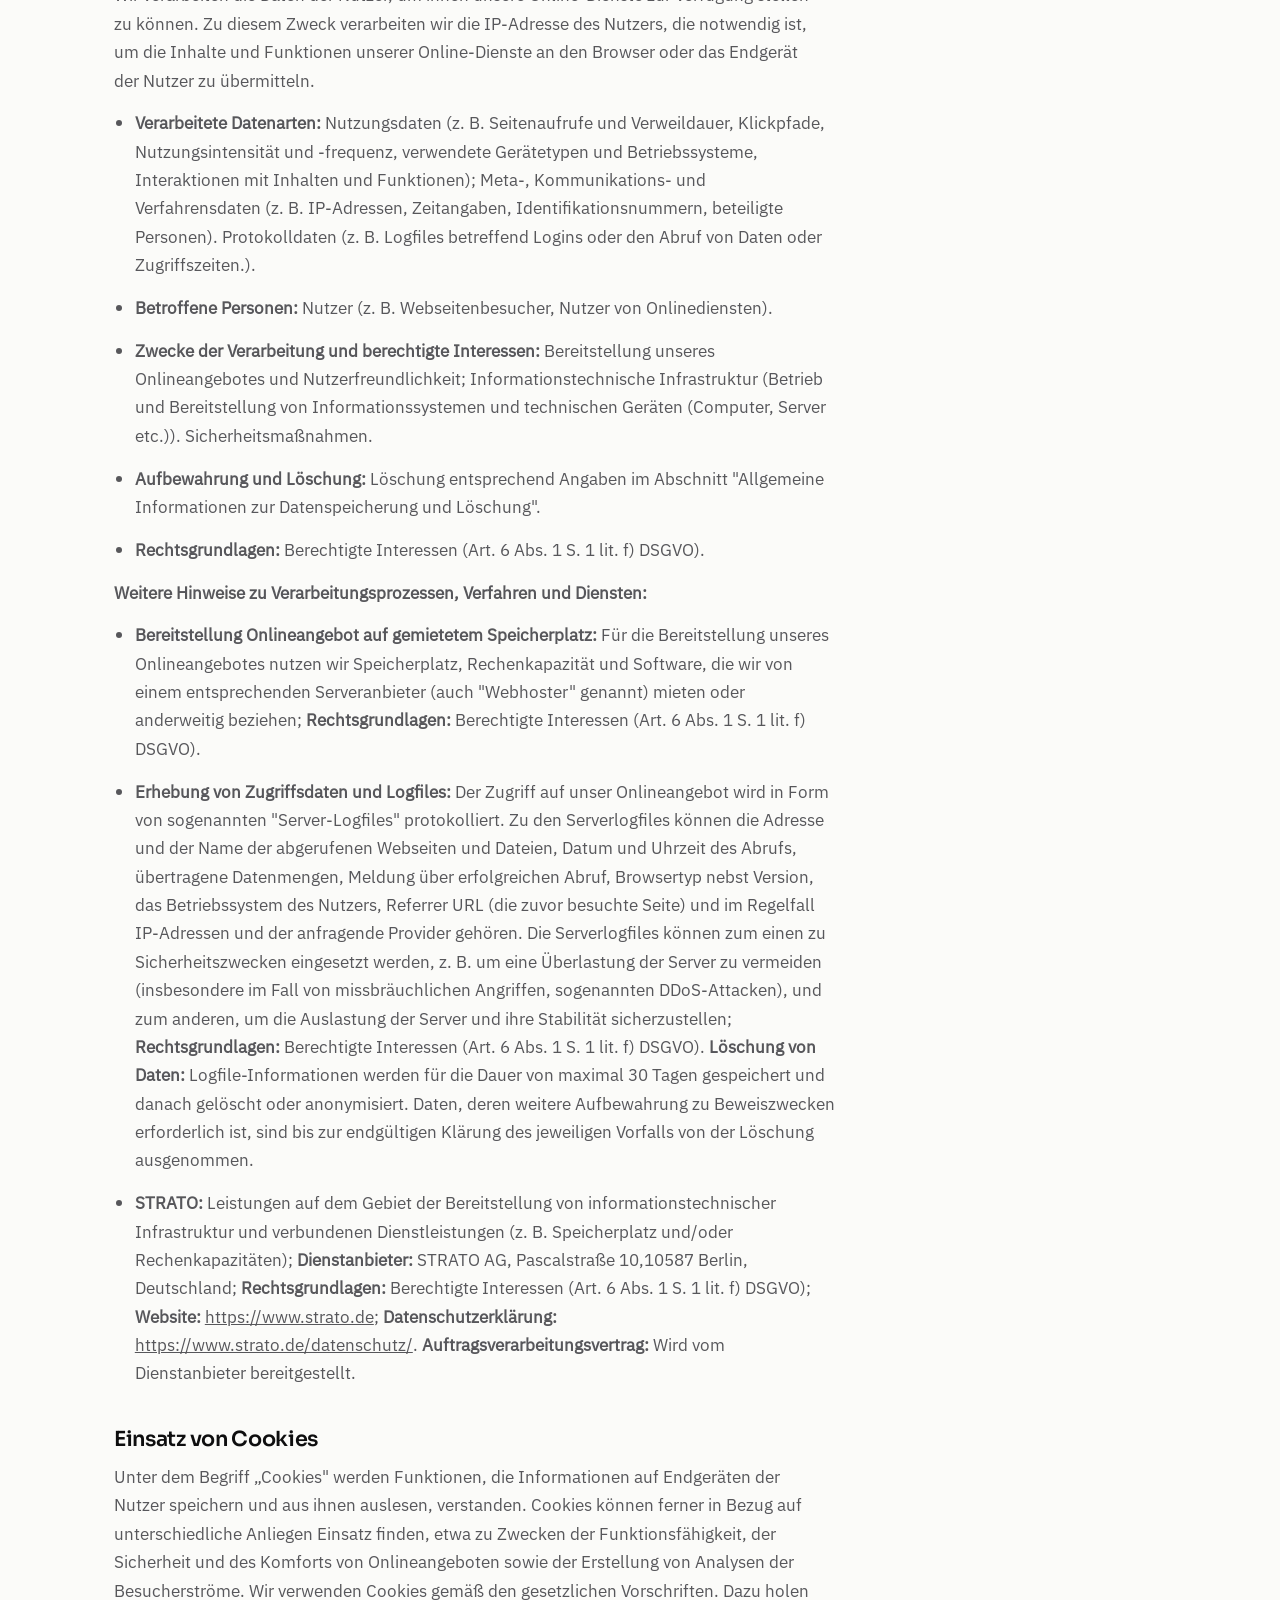
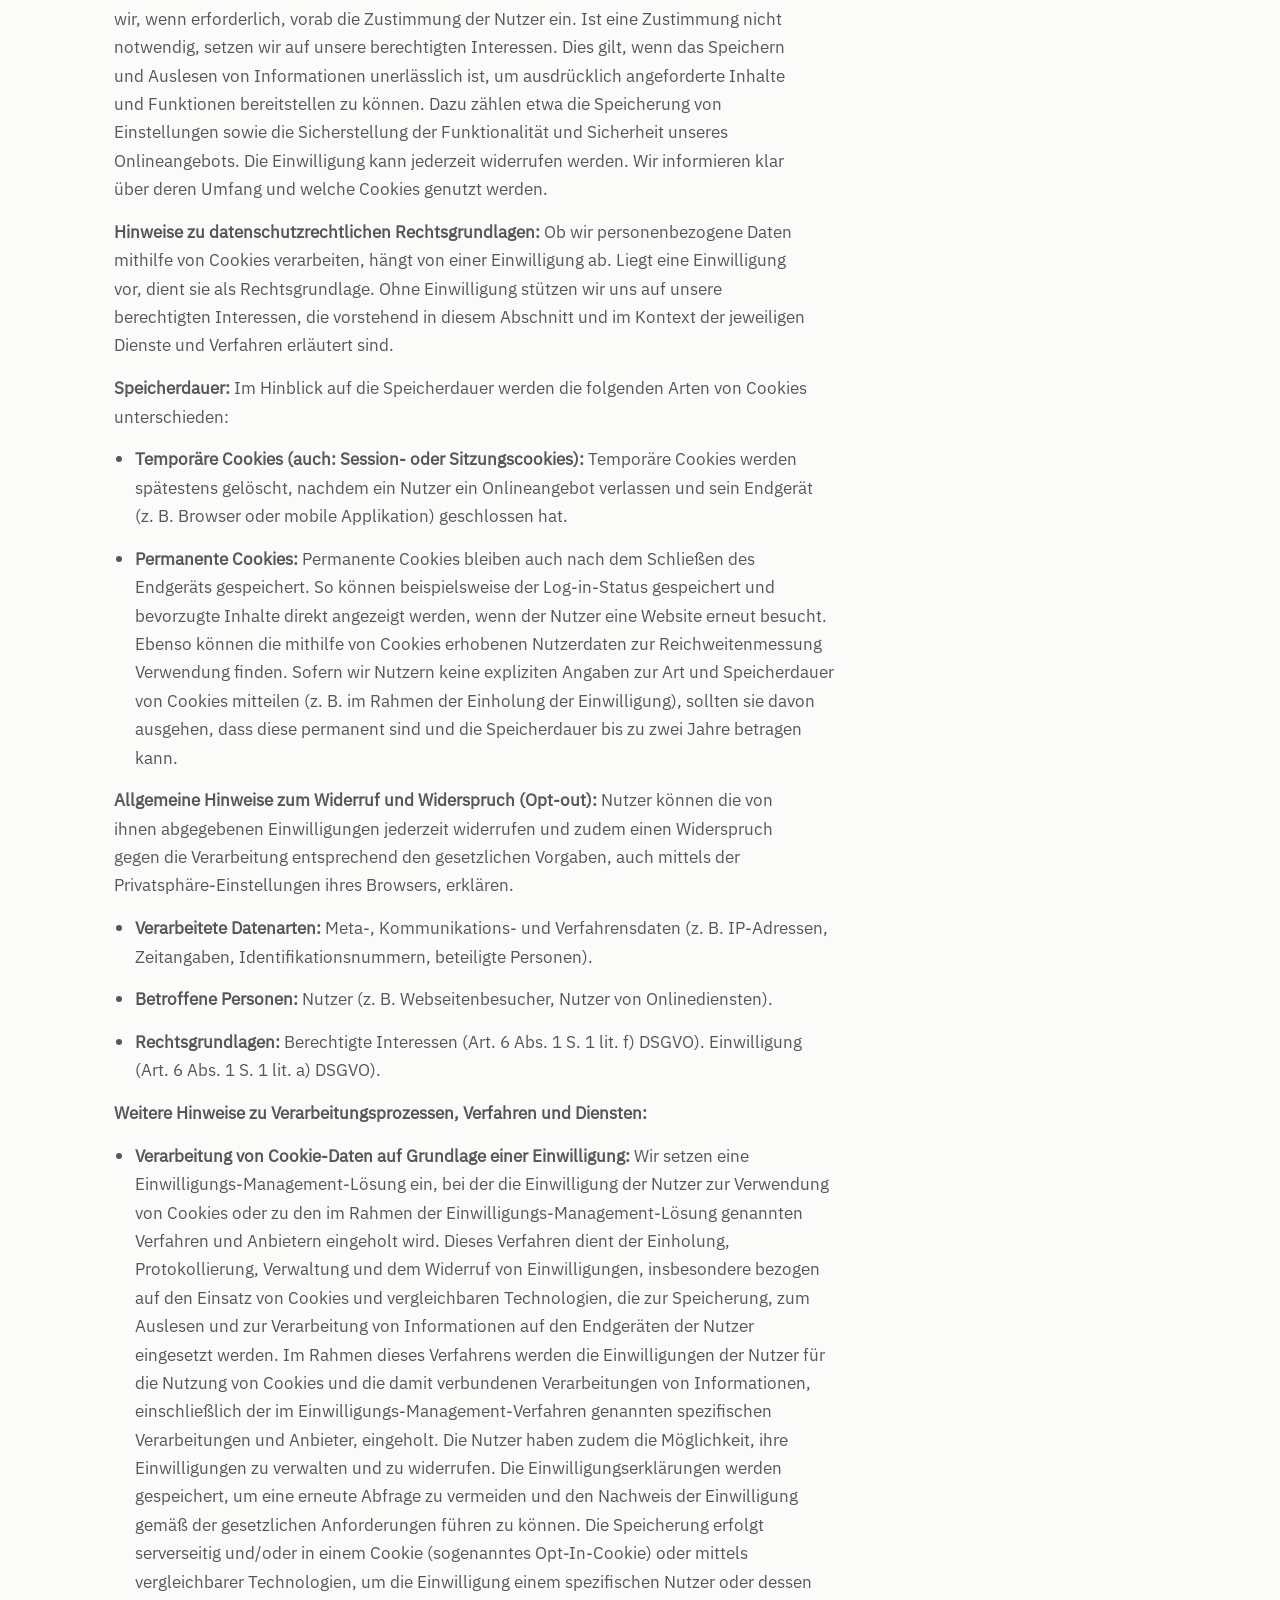
==== commit fe6b65ca: "Update datenschutz.html Umfangreiche Erklärung, die mit dem Generator erstellt worden war." ====
--- a/datenschutz.html
+++ b/datenschutz.html
@@ -13,40 +13,79 @@
 <body>
   <main class="wrap legal">
     <a href="index.html" class="back-link">&larr; Zurück zur Startseite</a>
+
     <h1>Datenschutzerklärung</h1>
+<h2 id="m716">Präambel</h2>
+<p>Mit der folgenden Datenschutzerklärung möchten wir Sie darüber aufklären, welche Arten Ihrer personenbezogenen Daten (nachfolgend auch kurz als "Daten" bezeichnet) wir zu welchen Zwecken und in welchem Umfang verarbeiten. Die Datenschutzerklärung gilt für alle von uns durchgeführten Verarbeitungen personenbezogener Daten, sowohl im Rahmen der Erbringung unserer Leistungen als auch insbesondere auf unseren Webseiten, in mobilen Applikationen sowie innerhalb externer Onlinepräsenzen, wie z. B. unserer Social-Media-Profile (nachfolgend zusammenfassend bezeichnet als "Onlineangebot").</p>
+<p>Die verwendeten Begriffe sind nicht geschlechtsspezifisch.</p>
 
-    <h2>1. Verantwortlicher</h2>
-    <p>Verantwortlich für die Datenverarbeitung auf dieser Website ist:</p>
-    <p>APTUS Additive Components GbR</p>
-    <p>c/o Ostfalia Hochschule für angewandte Wissenschaften</p>
-    <p>Wissens- und Technologietransfer (WTT)</p>
-    <p>Gebäude F / Am Exer 2</p>
-    <p>38302 Wolfenbüttel</p>
-    <p>E-Mail: info@aptus-ac.de</p>
+<p>Stand: 8. Juli 2026</p><h2>Inhaltsübersicht</h2> <ul class="index"><li><a class="index-link" href="#m716">Präambel</a></li><li><a class="index-link" href="#m3">Verantwortlicher</a></li><li><a class="index-link" href="#mOverview">Übersicht der Verarbeitungen</a></li><li><a class="index-link" href="#m2427">Maßgebliche Rechtsgrundlagen</a></li><li><a class="index-link" href="#m27">Sicherheitsmaßnahmen</a></li><li><a class="index-link" href="#m25">Übermittlung von personenbezogenen Daten</a></li><li><a class="index-link" href="#m24">Internationale Datentransfers</a></li><li><a class="index-link" href="#m12">Allgemeine Informationen zur Datenspeicherung und Löschung</a></li><li><a class="index-link" href="#m10">Rechte der betroffenen Personen</a></li><li><a class="index-link" href="#m317">Geschäftliche Leistungen</a></li><li><a class="index-link" href="#m225">Bereitstellung des Onlineangebots und Webhosting</a></li><li><a class="index-link" href="#m134">Einsatz von Cookies</a></li><li><a class="index-link" href="#m182">Kontakt- und Anfrageverwaltung</a></li><li><a class="index-link" href="#m17">Newsletter und elektronische Benachrichtigungen</a></li><li><a class="index-link" href="#m638">Werbliche Kommunikation via E-Mail, Post, Fax oder Telefon</a></li><li><a class="index-link" href="#m136">Präsenzen in sozialen Netzwerken (Social Media)</a></li><li><a class="index-link" href="#m15">Änderung und Aktualisierung</a></li><li><a class="index-link" href="#m42">Begriffsdefinitionen</a></li></ul><h2 id="m3">Verantwortlicher</h2><p>APTUS Additive Components GbR<br>c/o Ostfalia Hochschule für angewandte Wissenschaften<br>Wissens- und Technologietransfer (WTT)<br>Gebäude F / Am Exer 2<br>38302 Wolfenbüttel<br><br>Vertreten durch<br>Lars Kühl, Karl Dettke, Tim Fenner, Laurenz Ohlig</p>
+<p>E-Mail-Adresse: info@aptus-ac.de</p>
+<p>Impressum: <a href="https://aptus-ac.de/impressum.html" target="_blank">https://aptus-ac.de/impressum.html</a></p>
 
-    <h2>2. Hosting über GitHub Pages</h2>
-    <p>Diese Website wird bei GitHub Pages gehostet, einem Dienst der GitHub Inc., 88 Colin P. Kelly Jr. Street, San Francisco, CA 94107, USA. Beim Aufruf der Website verarbeitet GitHub technisch notwendige Zugriffsdaten (insbesondere die IP-Adresse), um die Auslieferung der Seite zu ermöglichen. Rechtsgrundlage ist unser berechtigtes Interesse an einer sicheren und stabilen Bereitstellung gemäß Art. 6 Abs. 1 lit. f DSGVO. GitHub ist über die EU-US Data Privacy Framework-Mechanismen bzw. Standardvertragsklauseln gebunden. Weitere Informationen: <a href="https://docs.github.com/en/site-policy/privacy-policies/github-privacy-statement" target="_blank" rel="noopener">GitHub Privacy Statement</a>.</p>
+<h2 id="mOverview">Übersicht der Verarbeitungen</h2><p>Die nachfolgende Übersicht fasst die Arten der verarbeiteten Daten und die Zwecke ihrer Verarbeitung zusammen und verweist auf die betroffenen Personen.</p><h3>Arten der verarbeiteten Daten</h3>
+<ul><li>Bestandsdaten.</li><li>Beschäftigtendaten.</li><li>Zahlungsdaten.</li><li>Kontaktdaten.</li><li>Inhaltsdaten.</li><li>Vertragsdaten.</li><li>Nutzungsdaten.</li><li>Meta-, Kommunikations- und Verfahrensdaten.</li><li>Protokolldaten.</li></ul><h3>Kategorien betroffener Personen</h3><ul><li>Leistungsempfänger und Auftraggeber.</li><li>Beschäftigte.</li><li>Interessenten.</li><li>Kommunikationspartner.</li><li>Nutzer.</li><li>Geschäfts- und Vertragspartner.</li><li>Dritte Personen.</li><li>Hinweisgeber.</li></ul><h3>Zwecke der Verarbeitung</h3><ul><li>Erbringung vertraglicher Leistungen und Erfüllung vertraglicher Pflichten.</li><li>Kommunikation.</li><li>Sicherheitsmaßnahmen.</li><li>Direktmarketing.</li><li>Büro- und Organisationsverfahren.</li><li>Organisations- und Verwaltungsverfahren.</li><li>Feedback.</li><li>Marketing.</li><li>Bereitstellung unseres Onlineangebotes und Nutzerfreundlichkeit.</li><li>Informationstechnische Infrastruktur.</li><li>Hinweisgeberschutz.</li><li>Öffentlichkeitsarbeit.</li><li>Absatzförderung.</li><li>Geschäftsprozesse und betriebswirtschaftliche Verfahren.</li></ul><h2 id="m2427">Maßgebliche Rechtsgrundlagen</h2><p><strong>Maßgebliche Rechtsgrundlagen nach der DSGVO: </strong>Im Folgenden erhalten Sie eine Übersicht der Rechtsgrundlagen der DSGVO, auf deren Basis wir personenbezogene Daten verarbeiten. Bitte nehmen Sie zur Kenntnis, dass neben den Regelungen der DSGVO nationale Datenschutzvorgaben in Ihrem bzw. unserem Wohn- oder Sitzland gelten können. Sollten ferner im Einzelfall speziellere Rechtsgrundlagen maßgeblich sein, teilen wir Ihnen diese in der Datenschutzerklärung mit.</p>
+ <ul><li><strong>Einwilligung (Art. 6 Abs. 1 S. 1 lit. a) DSGVO)</strong> - Die betroffene Person hat ihre Einwilligung in die Verarbeitung der sie betreffenden personenbezogenen Daten für einen spezifischen Zweck oder mehrere bestimmte Zwecke gegeben.</li><li><strong>Vertragserfüllung und vorvertragliche Anfragen (Art. 6 Abs. 1 S. 1 lit. b) DSGVO)</strong> - Die Verarbeitung ist für die Erfüllung eines Vertrags, dessen Vertragspartei die betroffene Person ist, oder zur Durchführung vorvertraglicher Maßnahmen erforderlich, die auf Anfrage der betroffenen Person erfolgen.</li><li><strong>Rechtliche Verpflichtung (Art. 6 Abs. 1 S. 1 lit. c) DSGVO)</strong> - Die Verarbeitung ist zur Erfüllung einer rechtlichen Verpflichtung erforderlich, der der Verantwortliche unterliegt.</li><li><strong>Berechtigte Interessen (Art. 6 Abs. 1 S. 1 lit. f) DSGVO)</strong> - die Verarbeitung ist zur Wahrung der berechtigten Interessen des Verantwortlichen oder eines Dritten notwendig, vorausgesetzt, dass die Interessen, Grundrechte und Grundfreiheiten der betroffenen Person, die den Schutz personenbezogener Daten verlangen, nicht überwiegen.</li></ul><p><strong>Nationale Datenschutzregelungen in Deutschland: </strong>Zusätzlich zu den Datenschutzregelungen der DSGVO gelten nationale Regelungen zum Datenschutz in Deutschland. Hierzu gehört insbesondere das Gesetz zum Schutz vor Missbrauch personenbezogener Daten bei der Datenverarbeitung (Bundesdatenschutzgesetz – BDSG). Das BDSG enthält insbesondere Spezialregelungen zum Recht auf Auskunft, zum Recht auf Löschung, zum Widerspruchsrecht, zur Verarbeitung besonderer Kategorien personenbezogener Daten, zur Verarbeitung für andere Zwecke und zur Übermittlung sowie automatisierten Entscheidungsfindung im Einzelfall einschließlich Profiling. Ferner können Landesdatenschutzgesetze der einzelnen Bundesländer zur Anwendung gelangen.</p>
 
-    <h2>3. Server-Logfiles</h2>
-    <p>Der Hosting-Anbieter erhebt automatisch Informationen, die Ihr Browser übermittelt (Browsertyp, Betriebssystem, Referrer-URL, Uhrzeit des Zugriffs, IP-Adresse). Diese Daten sind technisch erforderlich und werden nicht mit anderen Datenquellen zusammengeführt.</p>
+<h2 id="m27">Sicherheitsmaßnahmen</h2><p>Wir treffen nach Maßgabe der gesetzlichen Vorgaben unter Berücksichtigung des Stands der Technik, der Implementierungskosten und der Art, des Umfangs, der Umstände und der Zwecke der Verarbeitung sowie der unterschiedlichen Eintrittswahrscheinlichkeiten und des Ausmaßes der Bedrohung der Rechte und Freiheiten natürlicher Personen geeignete technische und organisatorische Maßnahmen, um ein dem Risiko angemessenes Schutzniveau zu gewährleisten.</p>
+<p>Zu den Maßnahmen gehören insbesondere die Sicherung der Vertraulichkeit, Integrität und Verfügbarkeit von Daten durch Kontrolle des physischen und elektronischen Zugangs zu den Daten als auch des sie betreffenden Zugriffs, der Eingabe, der Weitergabe, der Sicherung der Verfügbarkeit und ihrer Trennung. Des Weiteren haben wir Verfahren eingerichtet, die eine Wahrnehmung von Betroffenenrechten, die Löschung von Daten und Reaktionen auf die Gefährdung der Daten gewährleisten. Ferner berücksichtigen wir den Schutz personenbezogener Daten bereits bei der Entwicklung bzw. Auswahl von Hardware, Software sowie Verfahren entsprechend dem Prinzip des Datenschutzes, durch Technikgestaltung und durch datenschutzfreundliche Voreinstellungen.</p>
+<p>Sicherung von Online-Verbindungen durch TLS-/SSL-Verschlüsselungstechnologie (HTTPS): Um die Daten der Nutzer, die über unsere Online-Dienste übertragen werden, vor unerlaubten Zugriffen zu schützen, setzen wir auf die TLS-/SSL-Verschlüsselungstechnologie. Secure Sockets Layer (SSL) und Transport Layer Security (TLS) sind die Eckpfeiler der sicheren Datenübertragung im Internet. Diese Technologien verschlüsseln die Informationen, die zwischen der Website oder App und dem Browser des Nutzers (oder zwischen zwei Servern) übertragen werden, wodurch die Daten vor unbefugtem Zugriff geschützt sind. TLS, als die weiterentwickelte und sicherere Version von SSL, gewährleistet, dass alle Datenübertragungen den höchsten Sicherheitsstandards entsprechen. Wenn eine Website durch ein SSL-/TLS-Zertifikat gesichert ist, wird dies durch die Anzeige von HTTPS in der URL signalisiert. Dies dient als ein Indikator für die Nutzer, dass ihre Daten sicher und verschlüsselt übertragen werden.</p>
 
-    <h2>4. Schriftarten</h2>
-    <p>Die auf dieser Website verwendeten Schriftarten werden lokal vom
-    Server dieser Website ausgeliefert. Beim Aufruf der Seite findet dadurch
-    keine Verbindung zu Servern Dritter (z. B. Google) statt; es werden keine
-    Daten an externe Schriftanbieter übertragen.</p>
+<h2 id="m25">Übermittlung von personenbezogenen Daten</h2><p>Im Rahmen unserer Verarbeitung von personenbezogenen Daten kommt es vor, dass diese an andere Stellen, Unternehmen, rechtlich selbstständige Organisationseinheiten oder Personen übermittelt beziehungsweise ihnen gegenüber offengelegt werden. Zu den Empfängern dieser Daten können z. B. mit IT-Aufgaben beauftragte Dienstleister gehören oder Anbieter von Diensten und Inhalten, die in eine Website eingebunden sind. In solchen Fällen beachten wir die gesetzlichen Vorgaben und schließen insbesondere entsprechende Verträge bzw. Vereinbarungen, die dem Schutz Ihrer Daten dienen, mit den Empfängern Ihrer Daten ab.</p>
 
-    <h2>5. Kontaktaufnahme und Formular für Produktinformationen</h2>
-    <p>Wenn Sie uns per E-Mail kontaktieren, verarbeiten wir die von Ihnen übermittelten Daten (z. B. E-Mail-Adresse, Inhalt der Nachricht) zur Bearbeitung Ihrer Anfrage. Rechtsgrundlage ist Art. 6 Abs. 1 lit. b bzw. lit. f DSGVO.</p>
-    <p>Für die Eintragung zum Erhalt von Produktinformationen nutzen wir den Formular-Dienst Tally (Tally B.V. / Belgien, EU). Die von Ihnen eingegebenen Daten (z. B. E-Mail-Adresse) werden auf Servern innerhalb der EU verarbeitet und ausschließlich verwendet, um Ihnen Informationen zu unserer Produktentwicklung und Beta-Phase zukommen zu lassen. Die Verarbeitung erfolgt auf Grundlage Ihrer Einwilligung (Art. 6 Abs. 1 lit. a DSGVO). Sie können Ihre Einwilligung jederzeit mit Wirkung für die Zukunft widerrufen, z. B. per E-Mail an <a href="mailto:info@aptus-ac.de">info@aptus-ac.de</a>.</p>
-  
+<h2 id="m24">Internationale Datentransfers</h2><p>Datenverarbeitung in Drittländern: Sofern wir Daten in ein Drittland (d. h. außerhalb der Europäischen Union (EU) oder des Europäischen Wirtschaftsraums (EWR)) übermitteln oder dies im Rahmen der Nutzung von Diensten Dritter oder der Offenlegung bzw. Übermittlung von Daten an andere Personen, Stellen oder Unternehmen geschieht (was erkennbar wird anhand der Postadresse des jeweiligen Anbieters oder wenn in der Datenschutzerklärung ausdrücklich auf den Datentransfer in Drittländer hingewiesen wird), erfolgt dies stets im Einklang mit den gesetzlichen Vorgaben.</p>
+<p>Für Datenübermittlungen in die USA stützen wir uns vorrangig auf das Data Privacy Framework (DPF), welches durch einen Angemessenheitsbeschluss der EU-Kommission vom 10.07.2023 als sicherer Rechtsrahmen anerkannt wurde. Zusätzlich haben wir mit den jeweiligen Anbietern Standardvertragsklauseln abgeschlossen, die den Vorgaben der EU-Kommission entsprechen und vertragliche Verpflichtungen zum Schutz Ihrer Daten festlegen.</p>
+<p>Diese zweifache Absicherung gewährleistet einen umfassenden Schutz Ihrer Daten: Das DPF bildet die primäre Schutzebene, während die Standardvertragsklauseln als zusätzliche Sicherheit dienen. Sollten sich Änderungen im Rahmen des DPF ergeben, greifen die Standardvertragsklauseln als zuverlässige Rückfalloption ein. So stellen wir sicher, dass Ihre Daten auch bei etwaigen politischen oder rechtlichen Veränderungen stets angemessen geschützt bleiben.</p>
+<p>Bei den einzelnen Diensteanbietern informieren wir Sie darüber, ob sie nach dem DPF zertifiziert sind und ob Standardvertragsklauseln vorliegen. Weitere Informationen zum DPF und eine Liste der zertifizierten Unternehmen finden Sie auf der Website des US-Handelsministeriums unter <a href="https://www.dataprivacyframework.gov/" target="_blank">https://www.dataprivacyframework.gov/</a> (in englischer Sprache).</p>
+<p>Für Datenübermittlungen in andere Drittländer gelten entsprechende Sicherheitsmaßnahmen, insbesondere Standardvertragsklauseln, ausdrückliche Einwilligungen oder gesetzlich erforderliche Übermittlungen. Informationen zu Drittlandtransfers und geltenden Angemessenheitsbeschlüssen können Sie dem Informationsangebot der EU-Kommission entnehmen: <a href="https://commission.europa.eu/law/law-topic/data-protection/international-dimension-data-protection_en?prefLang=de" target="_blank">https://commission.europa.eu/law/law-topic/data-protection/international-dimension-data-protection_en?prefLang=de.</a></p>
 
-    <h2>6. Ihre Rechte</h2>
-    <p>Sie haben das Recht auf Auskunft (Art. 15), Berichtigung (Art. 16), Löschung (Art. 17), Einschränkung der Verarbeitung (Art. 18), Datenübertragbarkeit (Art. 20) sowie Widerspruch (Art. 21 DSGVO). Zudem haben Sie ein Beschwerderecht bei einer Datenschutz-Aufsichtsbehörde.</p>
+<h2 id="m12">Allgemeine Informationen zur Datenspeicherung und Löschung</h2><p>Wir löschen personenbezogene Daten, die wir verarbeiten, gemäß den gesetzlichen Bestimmungen, sobald die zugrundeliegenden Einwilligungen widerrufen werden oder keine weiteren rechtlichen Grundlagen für die Verarbeitung bestehen. Dies betrifft Fälle, in denen der ursprüngliche Verarbeitungszweck entfällt oder die Daten nicht mehr benötigt werden. Ausnahmen von dieser Regelung bestehen, wenn gesetzliche Pflichten oder besondere Interessen eine längere Aufbewahrung oder Archivierung der Daten erfordern.</p>
+<p>Insbesondere müssen Daten, die aus handels- oder steuerrechtlichen Gründen aufbewahrt werden müssen oder deren Speicherung notwendig ist zur Rechtsverfolgung oder zum Schutz der Rechte anderer natürlicher oder juristischer Personen, entsprechend archiviert werden.</p>
+<p>Unsere Datenschutzhinweise enthalten zusätzliche Informationen zur Aufbewahrung und Löschung von Daten, die speziell für bestimmte Verarbeitungsprozesse gelten.</p>
+<p>Bei mehreren Angaben zur Aufbewahrungsdauer oder Löschungsfristen eines Datums, ist stets die längste Frist maßgeblich. Daten, die nicht mehr für den ursprünglich vorgesehenen Zweck, sondern aufgrund gesetzlicher Vorgaben oder anderer Gründe aufbewahrt werden, verarbeiten wir ausschließlich zu den Gründen, die ihre Aufbewahrung rechtfertigen.</p>
+<p>Aufbewahrung und Löschung von Daten: Die folgenden allgemeinen Fristen gelten für die Aufbewahrung und Archivierung nach deutschem Recht:</p><ul> <li>10 Jahre - Aufbewahrungsfrist für Bücher und Aufzeichnungen, Jahresabschlüsse, Inventare, Lageberichte, Eröffnungsbilanz sowie die zu ihrem Verständnis erforderlichen Arbeitsanweisungen und sonstigen Organisationsunterlagen (§ 147 Abs. 1 Nr. 1 i.V.m. Abs. 3 AO, § 14b Abs. 1 UStG, § 257 Abs. 1 Nr. 1 i.V.m. Abs. 4 HGB).</li><li>8 Jahre - Buchungsbelege, wie z. B. Rechnungen und Kostenbelege (§ 147 Abs. 1 Nr. 4 und 4a i.V.m. Abs. 3 Satz 1 AO sowie § 257 Abs. 1 Nr. 4 i.V.m. Abs. 4 HGB).</li><li>6 Jahre - Übrige Geschäftsunterlagen: empfangene Handels- oder Geschäftsbriefe, Wiedergaben der abgesandten Handels- oder Geschäftsbriefe, sonstige Unterlagen, soweit sie für die Besteuerung von Bedeutung sind, z. B. Stundenlohnzettel, Betriebsabrechnungsbögen, Kalkulationsunterlagen, Preisauszeichnungen, aber auch Lohnabrechnungsunterlagen, soweit sie nicht bereits Buchungsbelege sind und Kassenstreifen (§ 147 Abs. 1 Nr. 2, 3, 5 i.V.m. Abs. 3 AO, § 257 Abs. 1 Nr. 2 u. 3 i.V.m. Abs. 4 HGB).</li><li>3 Jahre - Daten, die erforderlich sind, um potenzielle Gewährleistungs- und Schadensersatzansprüche oder ähnliche vertragliche Ansprüche und Rechte zu berücksichtigen sowie damit verbundene Anfragen zu bearbeiten, basierend auf früheren Geschäftserfahrungen und üblichen Branchenpraktiken, werden für die Dauer der regulären gesetzlichen Verjährungsfrist von drei Jahren gespeichert (§§ 195, 199 BGB).</li> </ul>
+<p>Fristbeginn mit Ablauf des Jahres: Beginnt eine Frist nicht ausdrücklich zu einem bestimmten Datum und beträgt sie mindestens ein Jahr, so startet sie automatisch am Ende des Kalenderjahres, in dem das fristauslösende Ereignis eingetreten ist. Im Fall laufender Vertragsverhältnisse, in deren Rahmen Daten gespeichert werden, ist das fristauslösende Ereignis der Zeitpunkt des Wirksamwerdens der Kündigung oder sonstige Beendigung des Rechtsverhältnisses.</p>
 
-    <h2>7. Speicherdauer</h2>
-    <p>Wir speichern personenbezogene Daten nur so lange, wie es für die genannten Zwecke erforderlich ist oder gesetzliche Aufbewahrungsfristen bestehen.</p>
+<h2 id="m10">Rechte der betroffenen Personen</h2><p>Rechte der betroffenen Personen aus der DSGVO: Ihnen stehen als Betroffene nach der DSGVO verschiedene Rechte zu, die sich insbesondere aus Art. 15 bis 21 DSGVO ergeben:</p><ul><li><strong>Widerspruchsrecht: Sie haben das Recht, aus Gründen, die sich aus Ihrer besonderen Situation ergeben, jederzeit gegen die Verarbeitung der Sie betreffenden personenbezogenen Daten, die aufgrund von Art. 6 Abs. 1 lit. e oder f DSGVO erfolgt, Widerspruch einzulegen; dies gilt auch für ein auf diese Bestimmungen gestütztes Profiling. Werden die Sie betreffenden personenbezogenen Daten verarbeitet, um Direktwerbung zu betreiben, haben Sie das Recht, jederzeit Widerspruch gegen die Verarbeitung der Sie betreffenden personenbezogenen Daten zum Zwecke derartiger Werbung einzulegen; dies gilt auch für das Profiling, soweit es mit solcher Direktwerbung in Verbindung steht.</strong></li><li><strong>Widerrufsrecht bei Einwilligungen:</strong> Sie haben das Recht, erteilte Einwilligungen jederzeit zu widerrufen.</li><li><strong>Auskunftsrecht:</strong> Sie haben das Recht, eine Bestätigung darüber zu verlangen, ob betreffende Daten verarbeitet werden und auf Auskunft über diese Daten sowie auf weitere Informationen und Kopie der Daten entsprechend den gesetzlichen Vorgaben.</li><li><strong>Recht auf Berichtigung:</strong> Sie haben entsprechend den gesetzlichen Vorgaben das Recht, die Vervollständigung der Sie betreffenden Daten oder die Berichtigung der Sie betreffenden unrichtigen Daten zu verlangen.</li><li><strong>Recht auf Löschung und Einschränkung der Verarbeitung:</strong> Sie haben nach Maßgabe der gesetzlichen Vorgaben das Recht, zu verlangen, dass Sie betreffende Daten unverzüglich gelöscht werden, bzw. alternativ nach Maßgabe der gesetzlichen Vorgaben eine Einschränkung der Verarbeitung der Daten zu verlangen.</li><li><strong>Recht auf Datenübertragbarkeit:</strong> Sie haben das Recht, Sie betreffende Daten, die Sie uns bereitgestellt haben, nach Maßgabe der gesetzlichen Vorgaben in einem strukturierten, gängigen und maschinenlesbaren Format zu erhalten oder deren Übermittlung an einen anderen Verantwortlichen zu fordern.</li><li><strong>Beschwerde bei Aufsichtsbehörde:</strong> Sie haben unbeschadet eines anderweitigen verwaltungsrechtlichen oder gerichtlichen Rechtsbehelfs das Recht auf Beschwerde bei einer Aufsichtsbehörde, insbesondere in dem Mitgliedstaat ihres gewöhnlichen Aufenthaltsorts, ihres Arbeitsplatzes oder des Orts des mutmaßlichen Verstoßes, wenn Sie der Ansicht sind, dass die Verarbeitung der Sie betreffenden personenbezogenen Daten gegen die Vorgaben der DSGVO verstößt.</li></ul>
 
+<h2 id="m317">Geschäftliche Leistungen</h2><p>Wir verarbeiten personenbezogene Daten unserer Vertrags- und Geschäftspartner, etwa Kunden, Auftraggeber, Interessenten, Lieferanten und sonstige Kooperationspartner (zusammenfassend „Vertragspartner"), zur Anbahnung, Durchführung und Abwicklung von Vertragsverhältnissen sowie vergleichbaren Rechtsverhältnissen. Dies umfasst auch vorvertragliche Maßnahmen, die auf Anfrage erfolgen, sowie die Kommunikation im Zusammenhang mit dem jeweiligen Vertragsverhältnis.</p>
+<p>Die Verarbeitung dient insbesondere der Erfüllung unserer vertraglichen Haupt- und Nebenpflichten. Hierzu zählen die Erbringung der vereinbarten Leistungen, etwaige Aktualisierungs- und Informationspflichten, die Bearbeitung von Gewährleistungs- und sonstigen Leistungsstörungen, die Abwicklung von Widerrufen, Kündigungen von Dauerschuldverhältnissen, Rückabwicklungen, Erstattungen sowie die Bearbeitung sonstiger vertragsbezogener Erklärungen und Anfragen. Erfasst sind sowohl einmalige Verträge als auch fortlaufende Vertragsbeziehungen.</p>
+<p>Verarbeitet werden insbesondere Stammdaten wie Name, Anschrift und ggf. Firma, Kontaktdaten wie E-Mail-Adresse und Telefonnummer, Vertrags- und Leistungsdaten wie Vertragsgegenstand, Vertragslaufzeit, Bestell- oder Vorgangsnummer, Nutzungs- und Leistungsdaten, Zahlungs- und Abrechnungsdaten sowie Kommunikationsinhalte und -historien. Soweit erforderlich, verarbeiten wir auch Daten, die uns im Rahmen der Durchführung eines Auftrags offengelegt oder übermittelt werden.</p>
+<p>Darüber hinaus verarbeiten wir die Daten zur Wahrung unserer Rechte sowie zur Erfüllung gesetzlicher Verpflichtungen. Dies umfasst insbesondere handels- und steuerrechtliche Aufbewahrungspflichten, Dokumentationspflichten sowie gegebenenfalls Nachweis- und Rechenschaftspflichten. Zudem erfolgt eine Verarbeitung auf Grundlage unserer berechtigten Interessen an einer ordnungsgemäßen Geschäftsführung, internen Verwaltung, Risikosteuerung und IT-Sicherheit sowie am Schutz unseres Geschäftsbetriebs und unserer Vertragspartner vor Missbrauch, Gefährdung von Daten, Geheimnissen und sonstigen Rechtsgütern. Hierzu kann auch die Einbindung externer Dienstleister wie IT- und Telekommunikationsanbieter, Transport- und Logistikunternehmen, Zahlungsdienstleister, Banken, Steuer- und Rechtsberater oder sonstige Erfüllungsgehilfen gehören, soweit dies für die Vertragsdurchführung oder zur Erfüllung gesetzlicher Pflichten erforderlich ist.</p>
+<p>Eine Weitergabe personenbezogener Daten an Dritte erfolgt ausschließlich, soweit dies zur Vertragserfüllung, zur Durchführung vorvertraglicher Maßnahmen, zur Wahrung berechtigter Interessen oder zur Erfüllung gesetzlicher Verpflichtungen erforderlich ist. Über darüberhinausgehende Verarbeitungen, insbesondere zu Marketingzwecken, informieren wir gesondert im Rahmen dieser Datenschutzerklärung.</p>
+<p>Welche Daten im Einzelfall erforderlich sind, teilen wir den Vertragspartnern im Rahmen der Datenerhebung mit, etwa in Onlineformularen durch entsprechende Kennzeichnung oder im persönlichen Kontakt.</p>
+<p>Die Löschung der Daten erfolgt, sobald sie für die vorgenannten Zwecke nicht mehr erforderlich sind und keine gesetzlichen Aufbewahrungspflichten entgegenstehen. Gesetzliche Aufbewahrungsfristen, insbesondere nach Handels- und Steuerrecht, können eine längere Speicherung erfordern. Daten, die im Rahmen eines konkreten Auftrags übermittelt wurden, löschen wir nach Abschluss des Auftrags und Ablauf etwaiger Aufbewahrungsfristen, sofern keine weiteren gesetzlichen oder vertraglichen Verpflichtungen zur Speicherung bestehen.</p>
+<p>Rechtsgrundlage der Verarbeitung ist Art. 6 Abs. 1 lit. b DSGVO zur Durchführung vorvertraglicher Maßnahmen und zur Erfüllung des jeweiligen Vertragsverhältnisses sowie Art. 6 Abs. 1 lit. c DSGVO zur Erfüllung gesetzlicher Verpflichtungen. Soweit die Verarbeitung auf berechtigten Interessen beruht, erfolgt sie auf Grundlage von Art. 6 Abs. 1 lit. f DSGVO. Soweit die Verarbeitung auf Art. 6 Abs. 1 lit. f DSGVO gestützt wird, erfolgt sie zur Wahrung unserer berechtigten Interessen an einer ordnungsgemäßen und effizienten Geschäftsorganisation, der internen Verwaltung und Dokumentation von Geschäftsvorgängen, der Durchsetzung und Verteidigung von Rechtsansprüchen, der Sicherstellung der IT- und Datensicherheit, der Verhinderung von Missbrauch und Betrug sowie der wirtschaftlichen Steuerung und Weiterentwicklung unseres Geschäftsbetriebs. Diese Interessen bestehen insbesondere in der Gewährleistung eines sicheren und rechtssicheren Geschäftsbetriebs sowie in der Wahrung unserer unternehmerischen Handlungsfähigkeit.</p>
+<ul class="m-elements"><li><strong>Verarbeitete Datenarten:</strong> Bestandsdaten (z. B. der vollständige Name, Wohnadresse, Kontaktinformationen, Kundennummer, etc.); Zahlungsdaten (z. B. Bankverbindungen, Rechnungen, Zahlungshistorie); Kontaktdaten (z. B. Post- und E-Mail-Adressen oder Telefonnummern); Vertragsdaten (z. B. Vertragsgegenstand, Laufzeit, Kundenkategorie); Nutzungsdaten (z. B. Seitenaufrufe und Verweildauer, Klickpfade, Nutzungsintensität und -frequenz, verwendete Gerätetypen und Betriebssysteme, Interaktionen mit Inhalten und Funktionen). Meta-, Kommunikations- und Verfahrensdaten (z. B. IP-Adressen, Zeitangaben, Identifikationsnummern, beteiligte Personen).</li><li><strong>Betroffene Personen:</strong> Leistungsempfänger und Auftraggeber; Interessenten. Geschäfts- und Vertragspartner.</li><li><strong>Zwecke der Verarbeitung und berechtigte Interessen:</strong> Erbringung vertraglicher Leistungen und Erfüllung vertraglicher Pflichten; Sicherheitsmaßnahmen; Kommunikation; Büro- und Organisationsverfahren; Organisations- und Verwaltungsverfahren. Geschäftsprozesse und betriebswirtschaftliche Verfahren.</li><li><strong>Aufbewahrung und Löschung:</strong> Löschung entsprechend Angaben im Abschnitt "Allgemeine Informationen zur Datenspeicherung und Löschung".</li><li class=""><strong>Rechtsgrundlagen:</strong> Vertragserfüllung und vorvertragliche Anfragen (Art. 6 Abs. 1 S. 1 lit. b) DSGVO); Rechtliche Verpflichtung (Art. 6 Abs. 1 S. 1 lit. c) DSGVO). Berechtigte Interessen (Art. 6 Abs. 1 S. 1 lit. f) DSGVO).</li></ul><p><strong>Weitere Hinweise zu Verarbeitungsprozessen, Verfahren und Diensten:</strong></p><ul class="m-elements"><li><strong>Onlineshop, Bestellformulare, E-Commerce und Leistungserfüllung: </strong>Wir verarbeiten die Daten unserer Kunden, um ihnen die Auswahl, den Erwerb, bzw. die Bestellung der gewählten Produkte, Waren sowie verbundener Leistungen, als auch deren Bezahlung und Bereitstellung, bzw. Zustellung, oder Ausführung zu ermöglichen. Sofern für die Ausführung einer Bestellung erforderlich, setzen wir Dienstleister, insbesondere Post-, Speditions- und Versandunternehmen ein, um die Lieferung, bzw. Ausführung gegenüber unseren Kunden durchzuführen. Für die Abwicklung der Zahlungsvorgänge nehmen wir die Dienste von Banken und Zahlungsdienstleistern in Anspruch. Die erforderlichen Angaben sind als solche im Rahmen des Bestell- bzw. vergleichbaren Erwerbsvorgangs gekennzeichnet und umfassen die zur Auslieferung, bzw. Zurverfügungstellung und Abrechnung benötigten Angaben sowie Kontaktinformationen, um etwaige Rücksprache halten zu können; <span class=""><strong>Rechtsgrundlagen:</strong> Vertragserfüllung und vorvertragliche Anfragen (Art. 6 Abs. 1 S. 1 lit. b) DSGVO).</span></li><li><strong>Handwerkliche Leistungen: </strong>Wir verarbeiten die Daten unserer Kunden sowie Auftraggeber (nachfolgend einheitlich als "Kunden" bezeichnet), um ihnen die Auswahl, den Erwerb bzw. die Beauftragung der gewählten Leistungen oder Werke sowie verbundener Tätigkeiten als auch deren Bezahlung und Zustellung bzw. Ausführung oder Erbringung zu ermöglichen.<br>Die erforderlichen Angaben sind als solche im Rahmen des Auftrags-, Bestell- bzw. vergleichbaren Vertragsschlusses gekennzeichnet und umfassen die zur Auslieferung und Abrechnung benötigten Angaben sowie Kontaktinformationen, um etwaige Rücksprachen halten zu können; <span class=""><strong>Rechtsgrundlagen:</strong> Vertragserfüllung und vorvertragliche Anfragen (Art. 6 Abs. 1 S. 1 lit. b) DSGVO).</span></li><li><strong>Eventmanagement: </strong>Wir verarbeiten die Daten der Teilnehmer der von uns angebotenen oder ausgerichteten Veranstaltungen, Events und ähnlichen Aktivitäten (nachfolgend einheitlich als "Teilnehmer" und „Veranstaltungen" bezeichnet), um ihnen die Teilnahme an den Veranstaltungen und Inanspruchnahme der mit der Teilnahme verbundenen Leistungen oder Aktionen zu ermöglichen. <br><br>Sofern wir in diesem Rahmen gesundheitsbezogene Daten, religiöse, politische oder sonstige besondere Kategorien von Daten verarbeiten, dann erfolgt diese im Rahmen der Offenkundigkeit (z. B. bei thematisch ausgerichteten Veranstaltungen oder dient der Gesundheitsvorsorge, Sicherheit oder erfolgt mit Einwilligung der Betroffenen).<br><br>Die erforderlichen Angaben sind als solche im Rahmen des Auftrags-, Bestell- bzw. vergleichbaren Vertragsschlusses gekennzeichnet und umfassen die zur Leistungserbringung und Abrechnung benötigten Angaben sowie Kontaktinformationen, um etwaige Rücksprachen halten zu können. Soweit wir Zugang zu Informationen der Endkunden, Mitarbeitern oder anderer Personen erhalten, verarbeiten wir diese im Einklang mit den gesetzlichen und vertraglichen Vorgaben; <span class=""><strong>Rechtsgrundlagen:</strong> Vertragserfüllung und vorvertragliche Anfragen (Art. 6 Abs. 1 S. 1 lit. b) DSGVO).</span></li></ul>
+<h2 id="m225">Bereitstellung des Onlineangebots und Webhosting</h2><p>Wir verarbeiten die Daten der Nutzer, um ihnen unsere Online-Dienste zur Verfügung stellen zu können. Zu diesem Zweck verarbeiten wir die IP-Adresse des Nutzers, die notwendig ist, um die Inhalte und Funktionen unserer Online-Dienste an den Browser oder das Endgerät der Nutzer zu übermitteln.</p>
+<ul class="m-elements"><li><strong>Verarbeitete Datenarten:</strong> Nutzungsdaten (z. B. Seitenaufrufe und Verweildauer, Klickpfade, Nutzungsintensität und -frequenz, verwendete Gerätetypen und Betriebssysteme, Interaktionen mit Inhalten und Funktionen); Meta-, Kommunikations- und Verfahrensdaten (z. B. IP-Adressen, Zeitangaben, Identifikationsnummern, beteiligte Personen). Protokolldaten (z. B. Logfiles betreffend Logins oder den Abruf von Daten oder Zugriffszeiten.).</li><li><strong>Betroffene Personen:</strong> Nutzer (z. B. Webseitenbesucher, Nutzer von Onlinediensten).</li><li><strong>Zwecke der Verarbeitung und berechtigte Interessen:</strong> Bereitstellung unseres Onlineangebotes und Nutzerfreundlichkeit; Informationstechnische Infrastruktur (Betrieb und Bereitstellung von Informationssystemen und technischen Geräten (Computer, Server etc.)). Sicherheitsmaßnahmen.</li><li><strong>Aufbewahrung und Löschung:</strong> Löschung entsprechend Angaben im Abschnitt "Allgemeine Informationen zur Datenspeicherung und Löschung".</li><li class=""><strong>Rechtsgrundlagen:</strong> Berechtigte Interessen (Art. 6 Abs. 1 S. 1 lit. f) DSGVO).</li></ul><p><strong>Weitere Hinweise zu Verarbeitungsprozessen, Verfahren und Diensten:</strong></p><ul class="m-elements"><li><strong>Bereitstellung Onlineangebot auf gemietetem Speicherplatz: </strong>Für die Bereitstellung unseres Onlineangebotes nutzen wir Speicherplatz, Rechenkapazität und Software, die wir von einem entsprechenden Serveranbieter (auch "Webhoster" genannt) mieten oder anderweitig beziehen; <span class=""><strong>Rechtsgrundlagen:</strong> Berechtigte Interessen (Art. 6 Abs. 1 S. 1 lit. f) DSGVO).</span></li><li><strong>Erhebung von Zugriffsdaten und Logfiles: </strong>Der Zugriff auf unser Onlineangebot wird in Form von sogenannten "Server-Logfiles" protokolliert. Zu den Serverlogfiles können die Adresse und der Name der abgerufenen Webseiten und Dateien, Datum und Uhrzeit des Abrufs, übertragene Datenmengen, Meldung über erfolgreichen Abruf, Browsertyp nebst Version, das Betriebssystem des Nutzers, Referrer URL (die zuvor besuchte Seite) und im Regelfall IP-Adressen und der anfragende Provider gehören. Die Serverlogfiles können zum einen zu Sicherheitszwecken eingesetzt werden, z. B. um eine Überlastung der Server zu vermeiden (insbesondere im Fall von missbräuchlichen Angriffen, sogenannten DDoS-Attacken), und zum anderen, um die Auslastung der Server und ihre Stabilität sicherzustellen; <span class=""><strong>Rechtsgrundlagen:</strong> Berechtigte Interessen (Art. 6 Abs. 1 S. 1 lit. f) DSGVO). </span><strong>Löschung von Daten:</strong> Logfile-Informationen werden für die Dauer von maximal 30 Tagen gespeichert und danach gelöscht oder anonymisiert. Daten, deren weitere Aufbewahrung zu Beweiszwecken erforderlich ist, sind bis zur endgültigen Klärung des jeweiligen Vorfalls von der Löschung ausgenommen.</li><li><strong>STRATO: </strong>Leistungen auf dem Gebiet der Bereitstellung von informationstechnischer Infrastruktur und verbundenen Dienstleistungen (z. B. Speicherplatz und/oder Rechenkapazitäten); <strong>Dienstanbieter:</strong> STRATO AG, Pascalstraße 10,10587 Berlin, Deutschland; <span class=""><strong>Rechtsgrundlagen:</strong> Berechtigte Interessen (Art. 6 Abs. 1 S. 1 lit. f) DSGVO); </span><strong>Website:</strong> <a href="https://www.strato.de" target="_blank">https://www.strato.de</a>; <strong>Datenschutzerklärung:</strong> <a href="https://www.strato.de/datenschutz/" target="_blank">https://www.strato.de/datenschutz/</a>. <strong>Auftragsverarbeitungsvertrag:</strong> Wird vom Dienstanbieter bereitgestellt.</li></ul>
+<h2 id="m134">Einsatz von Cookies</h2><p>Unter dem Begriff „Cookies" werden Funktionen, die Informationen auf Endgeräten der Nutzer speichern und aus ihnen auslesen, verstanden. Cookies können ferner in Bezug auf unterschiedliche Anliegen Einsatz finden, etwa zu Zwecken der Funktionsfähigkeit, der Sicherheit und des Komforts von Onlineangeboten sowie der Erstellung von Analysen der Besucherströme. Wir verwenden Cookies gemäß den gesetzlichen Vorschriften. Dazu holen wir, wenn erforderlich, vorab die Zustimmung der Nutzer ein. Ist eine Zustimmung nicht notwendig, setzen wir auf unsere berechtigten Interessen. Dies gilt, wenn das Speichern und Auslesen von Informationen unerlässlich ist, um ausdrücklich angeforderte Inhalte und Funktionen bereitstellen zu können. Dazu zählen etwa die Speicherung von Einstellungen sowie die Sicherstellung der Funktionalität und Sicherheit unseres Onlineangebots. Die Einwilligung kann jederzeit widerrufen werden. Wir informieren klar über deren Umfang und welche Cookies genutzt werden.</p>
+<p><strong>Hinweise zu datenschutzrechtlichen Rechtsgrundlagen: </strong>Ob wir personenbezogene Daten mithilfe von Cookies verarbeiten, hängt von einer Einwilligung ab. Liegt eine Einwilligung vor, dient sie als Rechtsgrundlage. Ohne Einwilligung stützen wir uns auf unsere berechtigten Interessen, die vorstehend in diesem Abschnitt und im Kontext der jeweiligen Dienste und Verfahren erläutert sind.</p>
+<p><strong>Speicherdauer: </strong>Im Hinblick auf die Speicherdauer werden die folgenden Arten von Cookies unterschieden:</p><ul><li><strong>Temporäre Cookies (auch: Session- oder Sitzungscookies):</strong> Temporäre Cookies werden spätestens gelöscht, nachdem ein Nutzer ein Onlineangebot verlassen und sein Endgerät (z. B. Browser oder mobile Applikation) geschlossen hat.</li><li><strong>Permanente Cookies:</strong> Permanente Cookies bleiben auch nach dem Schließen des Endgeräts gespeichert. So können beispielsweise der Log-in-Status gespeichert und bevorzugte Inhalte direkt angezeigt werden, wenn der Nutzer eine Website erneut besucht. Ebenso können die mithilfe von Cookies erhobenen Nutzerdaten zur Reichweitenmessung Verwendung finden. Sofern wir Nutzern keine expliziten Angaben zur Art und Speicherdauer von Cookies mitteilen (z. B. im Rahmen der Einholung der Einwilligung), sollten sie davon ausgehen, dass diese permanent sind und die Speicherdauer bis zu zwei Jahre betragen kann.</li></ul><p><strong>Allgemeine Hinweise zum Widerruf und Widerspruch (Opt-out): </strong>Nutzer können die von ihnen abgegebenen Einwilligungen jederzeit widerrufen und zudem einen Widerspruch gegen die Verarbeitung entsprechend den gesetzlichen Vorgaben, auch mittels der Privatsphäre-Einstellungen ihres Browsers, erklären.</p>
+<ul class="m-elements"><li><strong>Verarbeitete Datenarten:</strong> Meta-, Kommunikations- und Verfahrensdaten (z. B. IP-Adressen, Zeitangaben, Identifikationsnummern, beteiligte Personen).</li><li><strong>Betroffene Personen:</strong> Nutzer (z. B. Webseitenbesucher, Nutzer von Onlinediensten).</li><li class=""><strong>Rechtsgrundlagen:</strong> Berechtigte Interessen (Art. 6 Abs. 1 S. 1 lit. f) DSGVO). Einwilligung (Art. 6 Abs. 1 S. 1 lit. a) DSGVO).</li></ul><p><strong>Weitere Hinweise zu Verarbeitungsprozessen, Verfahren und Diensten:</strong></p><ul class="m-elements"><li><strong>Verarbeitung von Cookie-Daten auf Grundlage einer Einwilligung: </strong>Wir setzen eine Einwilligungs-Management-Lösung ein, bei der die Einwilligung der Nutzer zur Verwendung von Cookies oder zu den im Rahmen der Einwilligungs-Management-Lösung genannten Verfahren und Anbietern eingeholt wird. Dieses Verfahren dient der Einholung, Protokollierung, Verwaltung und dem Widerruf von Einwilligungen, insbesondere bezogen auf den Einsatz von Cookies und vergleichbaren Technologien, die zur Speicherung, zum Auslesen und zur Verarbeitung von Informationen auf den Endgeräten der Nutzer eingesetzt werden. Im Rahmen dieses Verfahrens werden die Einwilligungen der Nutzer für die Nutzung von Cookies und die damit verbundenen Verarbeitungen von Informationen, einschließlich der im Einwilligungs-Management-Verfahren genannten spezifischen Verarbeitungen und Anbieter, eingeholt. Die Nutzer haben zudem die Möglichkeit, ihre Einwilligungen zu verwalten und zu widerrufen. Die Einwilligungserklärungen werden gespeichert, um eine erneute Abfrage zu vermeiden und den Nachweis der Einwilligung gemäß der gesetzlichen Anforderungen führen zu können. Die Speicherung erfolgt serverseitig und/oder in einem Cookie (sogenanntes Opt-In-Cookie) oder mittels vergleichbarer Technologien, um die Einwilligung einem spezifischen Nutzer oder dessen Gerät zuordnen zu können. Sofern keine spezifischen Angaben zu den Anbietern von Einwilligungs-Management-Diensten vorliegen, gelten folgende allgemeine Hinweise: Die Dauer der Speicherung der Einwilligung beträgt bis zu zwei Jahre. Dabei wird ein pseudonymer Nutzer-Identifikator erstellt, der zusammen mit dem Zeitpunkt der Einwilligung, den Angaben zum Umfang der Einwilligung (z. B. betreffende Kategorien von Cookies und/oder Diensteanbieter) sowie Informationen über den Browser, das System und das verwendete Endgerät gespeichert wird; <span class=""><strong>Rechtsgrundlagen:</strong> Einwilligung (Art. 6 Abs. 1 S. 1 lit. a) DSGVO).</span></li></ul>
+<h2 id="m182">Kontakt- und Anfrageverwaltung</h2><p>Bei der Kontaktaufnahme mit uns (z. B. per Post, Kontaktformular, E-Mail, Telefon oder via soziale Medien) sowie im Rahmen bestehender Nutzer- und Geschäftsbeziehungen werden die Angaben der anfragenden Personen verarbeitet, soweit dies zur Beantwortung der Kontaktanfragen und etwaiger angefragter Maßnahmen erforderlich ist.</p>
+<ul class="m-elements"><li><strong>Verarbeitete Datenarten:</strong> Kontaktdaten (z. B. Post- und E-Mail-Adressen oder Telefonnummern); Inhaltsdaten (z. B. textliche oder bildliche Nachrichten und Beiträge sowie die sie betreffenden Informationen, wie z. B. Angaben zur Autorenschaft oder Zeitpunkt der Erstellung). Meta-, Kommunikations- und Verfahrensdaten (z. B. IP-Adressen, Zeitangaben, Identifikationsnummern, beteiligte Personen).</li><li><strong>Betroffene Personen:</strong> Kommunikationspartner.</li><li><strong>Zwecke der Verarbeitung und berechtigte Interessen:</strong> Kommunikation; Organisations- und Verwaltungsverfahren; Feedback (z. B. Sammeln von Feedback via Online-Formular). Bereitstellung unseres Onlineangebotes und Nutzerfreundlichkeit.</li><li><strong>Aufbewahrung und Löschung:</strong> Löschung entsprechend Angaben im Abschnitt "Allgemeine Informationen zur Datenspeicherung und Löschung".</li><li class=""><strong>Rechtsgrundlagen:</strong> Berechtigte Interessen (Art. 6 Abs. 1 S. 1 lit. f) DSGVO). Vertragserfüllung und vorvertragliche Anfragen (Art. 6 Abs. 1 S. 1 lit. b) DSGVO).</li></ul><p><strong>Weitere Hinweise zu Verarbeitungsprozessen, Verfahren und Diensten:</strong></p><ul class="m-elements"><li><strong>Kontaktformular: </strong>Bei Kontaktaufnahme über unser Kontaktformular, per E-Mail oder anderen Kommunikationswegen, verarbeiten wir die uns übermittelten personenbezogenen Daten zur Beantwortung und Bearbeitung des jeweiligen Anliegens. Dies umfasst in der Regel Angaben wie Name, Kontaktinformationen und gegebenenfalls weitere Informationen, die uns mitgeteilt werden und zur angemessenen Bearbeitung erforderlich sind. Wir nutzen diese Daten ausschließlich für den angegebenen Zweck der Kontaktaufnahme und Kommunikation; <span class=""><strong>Rechtsgrundlagen:</strong> Vertragserfüllung und vorvertragliche Anfragen (Art. 6 Abs. 1 S. 1 lit. b) DSGVO), Berechtigte Interessen (Art. 6 Abs. 1 S. 1 lit. f) DSGVO).</span></li></ul>
+<h2 id="m17">Newsletter und elektronische Benachrichtigungen</h2><p>Wir versenden Newsletter, E-Mails und weitere elektronische Benachrichtigungen (nachfolgend „Newsletter") ausschließlich mit der Einwilligung der Empfänger oder aufgrund einer gesetzlichen Grundlage. Sofern im Rahmen einer Anmeldung zum Newsletter dessen Inhalte genannt werden, sind diese Inhalte für die Einwilligung der Nutzer maßgeblich. Für die Anmeldung zu unserem Newsletter ist normalerweise die Angabe Ihrer E-Mail-Adresse ausreichend. Um Ihnen jedoch einen personalisierten Service bieten zu können, bitten wir gegebenenfalls um die Angabe Ihres Namens für eine persönliche Ansprache im Newsletter oder um weitere Informationen, falls diese für den Zweck des Newsletters notwendig sind.</p>
+<p>Löschung und Einschränkung der Verarbeitung: Wir können die ausgetragenen E-Mail-Adressen bis zu drei Jahren auf Grundlage unserer berechtigten Interessen speichern, bevor wir sie löschen, um eine ehemals gegebene Einwilligung nachweisen zu können. Die Verarbeitung dieser Daten wird auf den Zweck einer potenziellen Abwehr von Ansprüchen beschränkt. Ein individueller Löschungsantrag ist jederzeit möglich, sofern zugleich das ehemalige Bestehen einer Einwilligung bestätigt wird. Im Fall von Pflichten zur dauerhaften Beachtung von Widersprüchen behalten wir uns die Speicherung der E-Mail-Adresse alleine zu diesem Zweck in einer Sperrliste (sogenannte „Blocklist") vor.</p>
+<p>Die Protokollierung des Anmeldeverfahrens erfolgt auf Grundlage unserer berechtigten Interessen zum Zweck des Nachweises seines ordnungsgemäßen Ablaufs. Soweit wir einen Dienstleister mit dem Versand von E-Mails beauftragen, erfolgt dies auf Grundlage unserer berechtigten Interessen an einem effizienten und sicheren Versandsystem.</p>
+<strong>Inhalte:</strong> <p>Informationen zu uns, unseren Leistungen, Aktionen und Angeboten.</p>
+<ul class="m-elements"><li><strong>Verarbeitete Datenarten:</strong> Bestandsdaten (z. B. der vollständige Name, Wohnadresse, Kontaktinformationen, Kundennummer, etc.); Kontaktdaten (z. B. Post- und E-Mail-Adressen oder Telefonnummern); Meta-, Kommunikations- und Verfahrensdaten (z. B. IP-Adressen, Zeitangaben, Identifikationsnummern, beteiligte Personen). Nutzungsdaten (z. B. Seitenaufrufe und Verweildauer, Klickpfade, Nutzungsintensität und -frequenz, verwendete Gerätetypen und Betriebssysteme, Interaktionen mit Inhalten und Funktionen).</li><li><strong>Betroffene Personen:</strong> Kommunikationspartner.</li><li><strong>Zwecke der Verarbeitung und berechtigte Interessen:</strong> Direktmarketing (z. B. per E-Mail oder postalisch).</li><li class=""><strong>Rechtsgrundlagen:</strong> Einwilligung (Art. 6 Abs. 1 S. 1 lit. a) DSGVO).</li><li><strong>Widerspruchsmöglichkeit (Opt-Out): </strong>Sie können den Empfang unseres Newsletters jederzeit kündigen, d. .h. Ihre Einwilligungen widerrufen, bzw. dem weiteren Empfang widersprechen. Einen Link zur Kündigung des Newsletters finden Sie entweder am Ende eines jeden Newsletters oder können sonst eine der oben angegebenen Kontaktmöglichkeiten, vorzugswürdig E-Mail, hierzu nutzen.</li></ul><p><strong>Weitere Hinweise zu Verarbeitungsprozessen, Verfahren und Diensten:</strong></p><ul class="m-elements"><li><strong>Messung von Öffnungs- und Klickraten: </strong>Die Newsletter enthalten einen sogenannten „Web Beacons", d. h. eine pixelgroße Datei, die beim Öffnen des Newsletters von unserem bzw. dessen Server, sofern wir einen Versanddienstleister einsetzen, abgerufen wird. Im Rahmen dieses Abrufs werden zunächst sowohl technische Informationen, wie beispielsweise Angaben zum Browser und Ihrem System, als auch Ihre IP-Adresse und der Zeitpunkt des Abrufs erhoben. Diese Informationen werden zur technischen Verbesserung unseres Newsletters anhand der technischen Daten oder der Zielgruppen und ihres Leseverhaltens auf Basis ihrer Abruforte (die<span class="dsg-license-content-blurred de dsg-ttip-activate"> - Dieser Textbereich muss mit einer Premium Lizenz freischaltet werden. - premiumtext premiumtext premiumtext premiumtext premiumtext premiumtext premiumtext premiumtext premiumtext premiumtext premiumtext premiumtext premiumtext premiumtext premiumtext premiumtext premiumtext premiumtext premiumtext premiumtext premiumtext premiumtext premiumtext premiumtext premiumtext premiumtext premiumtext premiumtext premiumtext premiumtext premiumtext premiumtext premiumtext premiumtext premiumtext premiumtext premiumtext premiumtext premiumtext premiumtext premiumtext premiumtext premiumtext premiumtext premiumtext premiumtext premiumtext premiumtext premiumtext premiumtext premiumtext premiumtext premiumtext premiumtext premiumtext premiumtext premiumtext premiumtext premiumtext premiumtext premiumtext premiumtext premiumtext premiumtext premiumtext premiumtext premiumtext premiumtext premiumtext premiumtext premiumtext premiumtext premiumtext premiumtext premiumtext premiumtext premiumtext premiumtext premiumtext premiumtext premiumtext premiumtext premiumtext premiumtext premiumtext premiumtext premiumtext premiumtext premiumtext premiumtext premiumtext premiumtext premiumtext premiumtext premiumtext premiumtext premiumtext premiumtext premiumtext premiumtext premiumtext premiumtext premiumtext premiumtext premiumtext premiumtext premiumtext premiumtext premiumtext premiumtext premiumtext </span>; <span class=""><strong>Rechtsgrundlagen:</strong> Einwilligung (Art. 6 Abs. 1 S. 1 lit. a) DSGVO).</span></li></ul>
+<h2 id="m638">Werbliche Kommunikation via E-Mail, Post, Fax oder Telefon</h2><p>Wir verarbeiten personenbezogene Daten zu Zwecken der werblichen Kommunikation, die über diverse Kanäle, wie z. B. E-Mail, Telefon, Post oder Fax, entsprechend den gesetzlichen Vorgaben erfolgen kann.</p>
+<p>Die Empfänger haben das Recht, erteilte Einwilligungen jederzeit zu widerrufen oder der werblichen Kommunikation jederzeit kostenlos über die oben genannten Kontaktmöglichkeit zu widersprechen.</p>
+<p>Nach Widerruf oder Widerspruch speichern wir die zum Nachweis der bisherigen Berechtigung erforderlichen Daten zur Kontaktaufnahme oder Zusendung bis zu drei Jahre nach Ablauf des Jahres des Widerrufs oder Widerspruchs auf der Grundlage unserer berechtigten Interessen. Die Verarbeitung dieser Daten ist auf den Zweck einer möglichen Abwehr von Ansprüchen beschränkt. Auf der Grundlage des berechtigten Interesses, den Widerruf bzw. Widerspruch der Nutzer dauerhaft zu beachten, speichern wir ferner die zur Vermeidung einer erneuten Kontaktaufnahme erforderlichen Daten (z. B. je nach Kommunikationskanal die E-Mail-Adresse, Telefonnummer, Name).</p>
+<ul class="m-elements"><li><strong>Verarbeitete Datenarten:</strong> Bestandsdaten (z. B. der vollständige Name, Wohnadresse, Kontaktinformationen, Kundennummer, etc.); Kontaktdaten (z. B. Post- und E-Mail-Adressen oder Telefonnummern). Inhaltsdaten (z. B. textliche oder bildliche Nachrichten und Beiträge sowie die sie betreffenden Informationen, wie z. B. Angaben zur Autorenschaft oder Zeitpunkt der Erstellung).</li><li><strong>Betroffene Personen:</strong> Kommunikationspartner.</li><li><strong>Zwecke der Verarbeitung und berechtigte Interessen:</strong> Direktmarketing (z. B. per E-Mail oder postalisch); Marketing. Absatzförderung.</li><li><strong>Aufbewahrung und Löschung:</strong> Löschung entsprechend Angaben im Abschnitt "Allgemeine Informationen zur Datenspeicherung und Löschung".</li><li class=""><strong>Rechtsgrundlagen:</strong> Einwilligung (Art. 6 Abs. 1 S. 1 lit. a) DSGVO). Berechtigte Interessen (Art. 6 Abs. 1 S. 1 lit. f) DSGVO).</li></ul>
+<h2 id="m136">Präsenzen in sozialen Netzwerken (Social Media)</h2><p>Wir unterhalten Onlinepräsenzen innerhalb sozialer Netzwerke und verarbeiten in diesem Rahmen Nutzerdaten, um mit den dort aktiven Nutzern zu kommunizieren oder Informationen über uns anzubieten.</p>
+<p>Wir weisen darauf hin, dass dabei Nutzerdaten außerhalb des Raumes der Europäischen Union verarbeitet werden können. Hierdurch können sich für die Nutzer Risiken ergeben, weil so zum Beispiel die Durchsetzung der Nutzerrechte erschwert werden könnte.</p>
+<p>Ferner werden die Daten der Nutzer innerhalb sozialer Netzwerke im Regelfall für Marktforschungs- und Werbezwecke verarbeitet. So können beispielsweise anhand des Nutzungsverhaltens und sich daraus ergebender Interessen der Nutzer Nutzungsprofile erstellt werden. Letztere finden möglicherweise wiederum Verwendung, um etwa Werbeanzeigen innerhalb und außerhalb der Netzwerke zu schalten, die mutmaßlich den Interessen der Nutzer entsprechen. Daher werden im Regelfall Cookies auf den Rechnern der Nutzer gespeichert, in denen das Nutzungsverhalten und die Interessen der Nutzer gespeichert werden. Zudem können in den Nutzungsprofilen auch Daten unabhängig der von den Nutzern verwendeten Geräten gespeichert werden (insbesondere, wenn sie Mitglieder der jeweiligen Plattformen und dort eingeloggt sind).</p>
+<p>Für eine detaillierte Darstellung der jeweiligen Verarbeitungsformen und der Widerspruchsmöglichkeiten (Opt-out) verweisen wir auf die Datenschutzerklärungen und Angaben der Betreiber der jeweiligen Netzwerke.</p>
+<p>Auch im Fall von Auskunftsanfragen und der Geltendmachung von Betroffenenrechten weisen wir darauf hin, dass diese am effektivsten bei den Anbietern geltend gemacht werden können. Nur Letztere haben jeweils Zugriff auf die Nutzerdaten und können direkt entsprechende Maßnahmen ergreifen und Auskünfte geben. Sollten Sie dennoch Hilfe benötigen, dann können Sie sich an uns wenden.</p>
+<ul class="m-elements"><li><strong>Verarbeitete Datenarten:</strong> Kontaktdaten (z. B. Post- und E-Mail-Adressen oder Telefonnummern); Inhaltsdaten (z. B. textliche oder bildliche Nachrichten und Beiträge sowie die sie betreffenden Informationen, wie z. B. Angaben zur Autorenschaft oder Zeitpunkt der Erstellung). Nutzungsdaten (z. B. Seitenaufrufe und Verweildauer, Klickpfade, Nutzungsintensität und -frequenz, verwendete Gerätetypen und Betriebssysteme, Interaktionen mit Inhalten und Funktionen).</li><li><strong>Betroffene Personen:</strong> Nutzer (z. B. Webseitenbesucher, Nutzer von Onlinediensten).</li><li><strong>Zwecke der Verarbeitung und berechtigte Interessen:</strong> Kommunikation; Feedback (z. B. Sammeln von Feedback via Online-Formular). Öffentlichkeitsarbeit.</li><li><strong>Aufbewahrung und Löschung:</strong> Löschung entsprechend Angaben im Abschnitt "Allgemeine Informationen zur Datenspeicherung und Löschung".</li><li class=""><strong>Rechtsgrundlagen:</strong> Berechtigte Interessen (Art. 6 Abs. 1 S. 1 lit. f) DSGVO).</li></ul><p><strong>Weitere Hinweise zu Verarbeitungsprozessen, Verfahren und Diensten:</strong></p><ul class="m-elements"><li><strong>Instagram: </strong>Soziales Netzwerk, ermöglicht das Teilen von Fotos und Videos, das Kommentieren und Favorisieren von Beiträgen, Nachrichtenversand, Abonnieren von Profilen und Seiten; <strong>Dienstanbieter:</strong> Meta Platforms Ireland Limited, Merrion Road, Dublin 4, D04 X2K5, Irland; <span class=""><strong>Rechtsgrundlagen:</strong> Berechtigte Interessen (Art. 6 Abs. 1 S. 1 lit. f) DSGVO); </span><strong>Website:</strong> <a href="https://www.instagram.com" target="_blank">https://www.instagram.com</a>; <strong>Datenschutzerklärung:</strong> <a href="https://privacycenter.instagram.com/policy/" target="_blank">https://privacycenter.instagram.com/policy/</a>. <strong>Grundlage Drittlandtransfers:</strong> Data Privacy Framework (DPF).</li><li><strong>LinkedIn: </strong>Soziales Netzwerk - Wir sind gemeinsam mit LinkedIn Irland Unlimited Company für die Erhebung (jedoch nicht die weitere Verarbeitung) von Daten der Besucher verantwortlich, die zur Erstellung der „Page-Insights" (Statistiken) unserer LinkedIn-Profile genutzt werden. Zu diesen Daten gehören Informationen über die Arten von Inhalten, die Nutzer sich ansehen oder mit denen sie interagieren, sowie die von ihnen vorgenommenen Handlungen. Außerdem werden Details über die genutzten Geräte erfasst, wie z. B. IP-Adressen, Betriebssystem, Browsertyp, Spracheinstellungen und Cookie-Daten, sowie Angaben aus den Nutzerprofilen, wie Berufsfunktion, Land, Branche, Hierarchieebene, Unternehmensgröße und Beschäftigungsstatus. Datenschutzinformationen zur Verarbeitung von Nutzerdaten durch LinkedIn können den Datenschutzhinweisen von LinkedIn entnommen werden: <a href="https://www.linkedin.com/legal/privacy-policy" target="_blank">https://www.linkedin.com/legal/privacy-policy.</a><br>Wir haben mit LinkedIn Irland eine spezielle Vereinbarung geschlossen („Page Insights Joint Controller Addendum", <a href="https://legal.linkedin.com/pages-joint-controller-addendum" target="_blank">https://legal.linkedin.com/pages-joint-controller-addendum</a>), in der insbesondere geregelt wird, welche Sicherheitsmaßnahmen LinkedIn beachten muss und in der LinkedIn sich bereit erklärt hat, die Rechte der Betroffenen zu erfüllen (d. h. Nutzer können z. B. Auskunfts- oder Löschungsanfragen direkt an LinkedIn richten). Die Rechte der Nutzer (insbesondere das Recht auf Auskunft, Löschung, Widerspruch und Beschwerde bei der zuständigen Aufsichtsbehörde) werden durch die Vereinbarungen mit LinkedIn nicht eingeschränkt. Die gemeinsame Verantwortlichkeit beschränkt sich auf die Erhebung und Übermittlung der Daten an LinkedIn Irland Unlimited Company, ein Unternehmen mit Sitz in der EU. Die weitere Verarbeitung der Daten obliegt ausschließlich LinkedIn Irland Unlimited Company, insbesondere was die Übermittlung der Daten an die Muttergesellschaft LinkedIn Corporation in den USA betrifft; <strong>Dienstanbieter:</strong> LinkedIn Ireland Unlimited Company, Wilton Plaza, Dublin 2, Irland; <span class=""><strong>Rechtsgrundlagen:</strong> Berechtigte Interessen (Art. 6 Abs. 1 S. 1 lit. f) DSGVO); </span><strong>Website:</strong> <a href="https://www.linkedin.com" target="_blank">https://www.linkedin.com</a>; <strong>Datenschutzerklärung:</strong> <a href="https://www.linkedin.com/legal/privacy-policy" target="_blank">https://www.linkedin.com/legal/privacy-policy</a>; <strong>Grundlage Drittlandtransfers:</strong> Data Privacy Framework (DPF), Standardvertragsklauseln (<a href="https://www.linkedin.com/legal/privacy-policy" target="_blank">https://www.linkedin.com/legal/privacy-policy</a>). <strong>Widerspruchsmöglichkeit (Opt-Out):</strong> <a href="https://www.linkedin.com/psettings/guest-controls/retargeting-opt-out" target="_blank">https://www.linkedin.com/psettings/guest-controls/retargeting-opt-out</a>.</li></ul>
+<h2 id="m15">Änderung und Aktualisierung</h2><p>Wir bitten Sie, sich regelmäßig über den Inhalt unserer Datenschutzerklärung zu informieren. Wir passen die Datenschutzerklärung an, sobald die Änderungen der von uns durchgeführten Datenverarbeitungen dies erforderlich machen. Wir informieren Sie, sobald durch die Änderungen eine Mitwirkungshandlung Ihrerseits (z. B. Einwilligung) oder eine sonstige individuelle Benachrichtigung erforderlich wird.</p>
+<p>Sofern wir in dieser Datenschutzerklärung Adressen und Kontaktinformationen von Unternehmen und Organisationen angeben, bitten wir zu beachten, dass die Adressen sich über die Zeit ändern können und bitten die Angaben vor Kontaktaufnahme zu prüfen.</p>
+
+<h2 id="m42">Begriffsdefinitionen</h2><p>In diesem Abschnitt erhalten Sie eine Übersicht über die in dieser Datenschutzerklärung verwendeten Begrifflichkeiten. Soweit die Begrifflichkeiten gesetzlich definiert sind, gelten deren gesetzliche Definitionen. Die nachfolgenden Erläuterungen sollen dagegen vor allem dem Verständnis dienen.</p>
+ <ul class="glossary"><li><strong>Beschäftigte:</strong> Als Beschäftigte werden Personen bezeichnet, die in einem Beschäftigungsverhältnis stehen, sei es als Mitarbeiter, Angestellte oder in ähnlichen Positionen. Ein Beschäftigungsverhältnis ist eine rechtliche Beziehung zwischen einem Arbeitgeber und einem Arbeitnehmer, die durch einen Arbeitsvertrag oder eine Vereinbarung festgelegt wird. Es beinhaltet die Verpflichtung des Arbeitgebers, dem Arbeitnehmer eine Vergütung zu zahlen, während der Arbeitnehmer seine Arbeitsleistung erbringt. Das Beschäftigungsverhältnis umfasst verschiedene Phasen, darunter die Begründung, in der der Arbeitsvertrag geschlossen wird, die Durchführung, in der der Arbeitnehmer seine Arbeitstätigkeit ausübt, und die Beendigung, wenn das Beschäftigungsverhältnis endet, sei es durch Kündigung, Aufhebungsvertrag oder anderweitig. Beschäftigtendaten sind alle Informationen, die sich auf diese Personen beziehen und im Kontext ihrer Beschäftigung stehen. Dies umfasst Aspekte wie persönliche Identifikationsdaten, Identifikationsnummern, Gehalts- und Bankdaten, Arbeitszeiten, Urlaubsansprüche, Gesundheitsdaten und Leistungsbeurteilungen. </li><li><strong>Bestandsdaten:</strong> Bestandsdaten umfassen wesentliche Informationen, die für die Identifikation und Verwaltung von Vertragspartnern, Benutzerkonten, Profilen und ähnlichen Zuordnungen notwendig sind. Diese Daten können u.a. persönliche und demografische Angaben wie Namen, Kontaktinformationen (Adressen, Telefonnummern, E-Mail-Adressen), Geburtsdaten und spezifische Identifikatoren (Benutzer-IDs) beinhalten. Bestandsdaten bilden die Grundlage für jegliche formelle Interaktion zwischen Personen und Diensten, Einrichtungen oder Systemen, indem sie eine eindeutige Zuordnung und Kommunikation ermöglichen. </li><li><strong>Inhaltsdaten:</strong> Inhaltsdaten umfassen Informationen, die im Zuge der Erstellung, Bearbeitung und Veröffentlichung von Inhalten aller Art generiert werden. Diese Kategorie von Daten kann Texte, Bilder, Videos, Audiodateien und andere multimediale Inhalte einschließen, die auf verschiedenen Plattformen und Medien veröffentlicht werden. Inhaltsdaten sind nicht nur auf den eigentlichen Inhalt beschränkt, sondern beinhalten auch Metadaten, die Informationen über den Inhalt selbst liefern, wie Tags, Beschreibungen, Autoreninformationen und Veröffentlichungsdaten </li><li><strong>Kontaktdaten:</strong> Kontaktdaten sind essentielle Informationen, die die Kommunikation mit Personen oder Organisationen ermöglichen. Sie umfassen u.a. Telefonnummern, postalische Adressen und E-Mail-Adressen, sowie Kommunikationsmittel wie soziale Medien-Handles und Instant-Messaging-Identifikatoren. </li><li><strong>Meta-, Kommunikations- und Verfahrensdaten:</strong> Meta-, Kommunikations- und Verfahrensdaten sind Kategorien, die Informationen über die Art und Weise enthalten, wie Daten verarbeitet, übermittelt und verwaltet werden. Meta-Daten, auch bekannt als Daten über Daten, umfassen Informationen, die den Kontext, die Herkunft und die Struktur anderer Daten beschreiben. Sie können Angaben zur Dateigröße, dem Erstellungsdatum, dem Autor eines Dokuments und den Änderungshistorien beinhalten. Kommunikationsdaten erfassen den Austausch von Informationen zwischen Nutzern über verschiedene Kanäle, wie E-Mail-Verkehr, Anrufprotokolle, Nachrichten in sozialen Netzwerken und Chat-Verläufe, inklusive der beteiligten Personen, Zeitstempel und Übertragungswege. Verfahrensdaten beschreiben die Prozesse und Abläufe innerhalb von Systemen oder Organisationen, einschließlich Workflow-Dokumentationen, Protokolle von Transaktionen und Aktivitäten, sowie Audit-Logs, die zur Nachverfolgung und Überprüfung von Vorgängen verwendet werden. </li><li><strong>Nutzungsdaten:</strong> Nutzungsdaten beziehen sich auf Informationen, die erfassen, wie Nutzer mit digitalen Produkten, Dienstleistungen oder Plattformen interagieren. Diese Daten umfassen eine breite Palette von Informationen, die aufzeigen, wie Nutzer Anwendungen nutzen, welche Funktionen sie bevorzugen, wie lange sie auf bestimmten Seiten verweilen und über welche Pfade sie durch eine Anwendung navigieren. Nutzungsdaten können auch die Häufigkeit der Nutzung, Zeitstempel von Aktivitäten, IP-Adressen, Geräteinformationen und Standortdaten einschließen. Sie sind besonders wertvoll für die Analyse des Nutzerverhaltens, die Optimierung von Benutzererfahrungen, das Personalisieren von Inhalten und das Verbessern von Produkten oder Dienstleistungen. Darüber hinaus spielen Nutzungsdaten eine entscheidende Rolle beim Erkennen von Trends, Vorlieben und möglichen Problembereichen innerhalb digitaler Angebote </li><li><strong>Personenbezogene Daten:</strong> "Personenbezogene Daten" sind alle Informationen, die sich auf eine identifizierte oder identifizierbare natürliche Person (im Folgenden "betroffene Person") beziehen; als identifizierbar wird eine natürliche Person angesehen, die direkt oder indirekt, insbesondere mittels Zuordnung zu einer Kennung wie einem Namen, zu einer Kennnummer, zu Standortdaten, zu einer Online-Kennung (z. B. Cookie) oder zu einem oder mehreren besonderen Merkmalen identifiziert werden kann, die Ausdruck der physischen, physiologischen, genetischen, psychischen, wirtschaftlichen, kulturellen oder sozialen Identität dieser natürlichen Person sind. </li><li><strong>Protokolldaten:</strong> Protokolldaten sind Informationen über Ereignisse oder Aktivitäten, die in einem System oder Netzwerk protokolliert wurden. Diese Daten enthalten typischerweise Informationen wie Zeitstempel, IP-Adressen, Benutzeraktionen, Fehlermeldungen und andere Details über die Nutzung oder den Betrieb eines Systems. Protokolldaten werden oft zur Analyse von Systemproblemen, zur Sicherheitsüberwachung oder zur Erstellung von Leistungsberichten verwendet. </li><li><strong>Verantwortlicher:</strong> Als "Verantwortlicher" wird die natürliche oder juristische Person, Behörde, Einrichtung oder andere Stelle, die allein oder gemeinsam mit anderen über die Zwecke und Mittel der Verarbeitung von personenbezogenen Daten entscheidet, bezeichnet. </li><li><strong>Verarbeitung:</strong> "Verarbeitung" ist jeder mit oder ohne Hilfe automatisierter Verfahren ausgeführte Vorgang oder jede solche Vorgangsreihe im Zusammenhang mit personenbezogenen Daten. Der Begriff reicht weit und umfasst praktisch jeden Umgang mit Daten, sei es das Erheben, das Auswerten, das Speichern, das Übermitteln oder das Löschen. </li><li><strong>Vertragsdaten:</strong> Vertragsdaten sind spezifische Informationen, die sich auf die Formalisierung einer Vereinbarung zwischen zwei oder mehr Parteien beziehen. Sie dokumentieren die Bedingungen, unter denen Dienstleistungen oder Produkte bereitgestellt, getauscht oder verkauft werden. Diese Datenkategorie ist wesentlich für die Verwaltung und Erfüllung vertraglicher Verpflichtungen und umfasst sowohl die Identifikation der Vertragsparteien als auch die spezifischen Bedingungen und Konditionen der Vereinbarung. Vertragsdaten können Start- und Enddaten des Vertrages, die Art der vereinbarten Leistungen oder Produkte, Preisvereinbarungen, Zahlungsbedingungen, Kündigungsrechte, Verlängerungsoptionen und spezielle Bedingungen oder Klauseln umfassen. Sie dienen als rechtliche Grundlage für die Beziehung zwischen den Parteien und sind entscheidend für die Klärung von Rechten und Pflichten, die Durchsetzung von Ansprüchen und die Lösung von Streitigkeiten. </li><li><strong>Zahlungsdaten:</strong> Zahlungsdaten umfassen sämtliche Informationen, die zur Abwicklung von Zahlungstransaktionen zwischen Käufern und Verkäufern benötigt werden. Diese Daten sind von entscheidender Bedeutung für den elektronischen Handel, das Online-Banking und jede andere Form der finanziellen Transaktion. Sie beinhalten Details wie Kreditkartennummern, Bankverbindungen, Zahlungsbeträge, Transaktionsdaten, Verifizierungsnummern und Rechnungsinformationen. Zahlungsdaten können auch Informationen über den Zahlungsstatus, Rückbuchungen, Autorisierungen und Gebühren enthalten. </li></ul><p class="seal"><a href="https://datenschutz-generator.de/" title="Rechtstext von Dr. Schwenke - für weitere Informationen bitte anklicken." target="_blank" rel="noopener noreferrer nofollow">Erstellt mit kostenlosem Datenschutz-Generator.de von Dr. Thomas Schwenke</a></p>
+   
     <p style="margin-top:2.5rem; font-size:.85rem; color:var(--ink-faint);"></p>
   </main>
 </body>
--- a/css/style.css
+++ b/css/style.css
@@ -36,6 +36,9 @@
   -webkit-font-smoothing: antialiased;
   overflow-x: hidden;
 }
+body.menu-open {
+  overflow: hidden;
+}
 img { display: block; max-width: 100%; height: auto; }
 a { color: inherit; text-decoration: none; }
 ul { list-style: none; }
@@ -165,6 +168,16 @@
   display: flex; flex-direction: column; align-items: center; gap: .6rem;
 }
 .scroll-cue .dot { width: 1px; height: 38px; background: linear-gradient(var(--ink-faint), transparent); animation: cue 2.4s var(--ease) infinite; }
+@media (max-width: 860px) {
+  .scroll-cue {
+    bottom: calc(1.2rem + env(safe-area-inset-bottom));
+  }
+}
+@media (max-width: 480px) {
+  .scroll-cue {
+    display: none;
+  }
+}
 @keyframes cue { 0%,100% { transform: scaleY(.4); opacity: .4; transform-origin: top; } 50% { transform: scaleY(1); opacity: 1; transform-origin: top; } }
 
 /* ---- 6. Sektionskopf ----------------------------------- */
@@ -268,7 +281,9 @@
   .feature:first-child { border-top: 0; }
 
   .nav {
-    position: fixed; inset: 0 0 0 auto; width: min(78vw, 320px);
+    position: fixed; inset: 0 0 0 auto; right: 0; left: auto;
+    width: min(78vw, 320px); height: 100vh;
+    z-index: 55; overflow-y: auto;
     background: var(--paper); flex-direction: column; justify-content: center;
     align-items: flex-start; padding: 0 2.5rem; gap: 2rem;
     transform: translateX(100%); transition: transform .4s var(--ease);
@@ -282,6 +297,8 @@
   body.menu-open .nav-toggle span:nth-child(3) { transform: translateY(-7px) rotate(-45deg); }
   .footer-main { align-items: flex-start; }
   .footer-fund img { max-height: 90px; }
+  .footer-links { flex-wrap: wrap; gap: 1rem; }
+  .footer-links a { white-space: nowrap; }
 }
 @media (max-width: 480px) {
   .team-grid { grid-template-columns: 1fr 1fr; }
